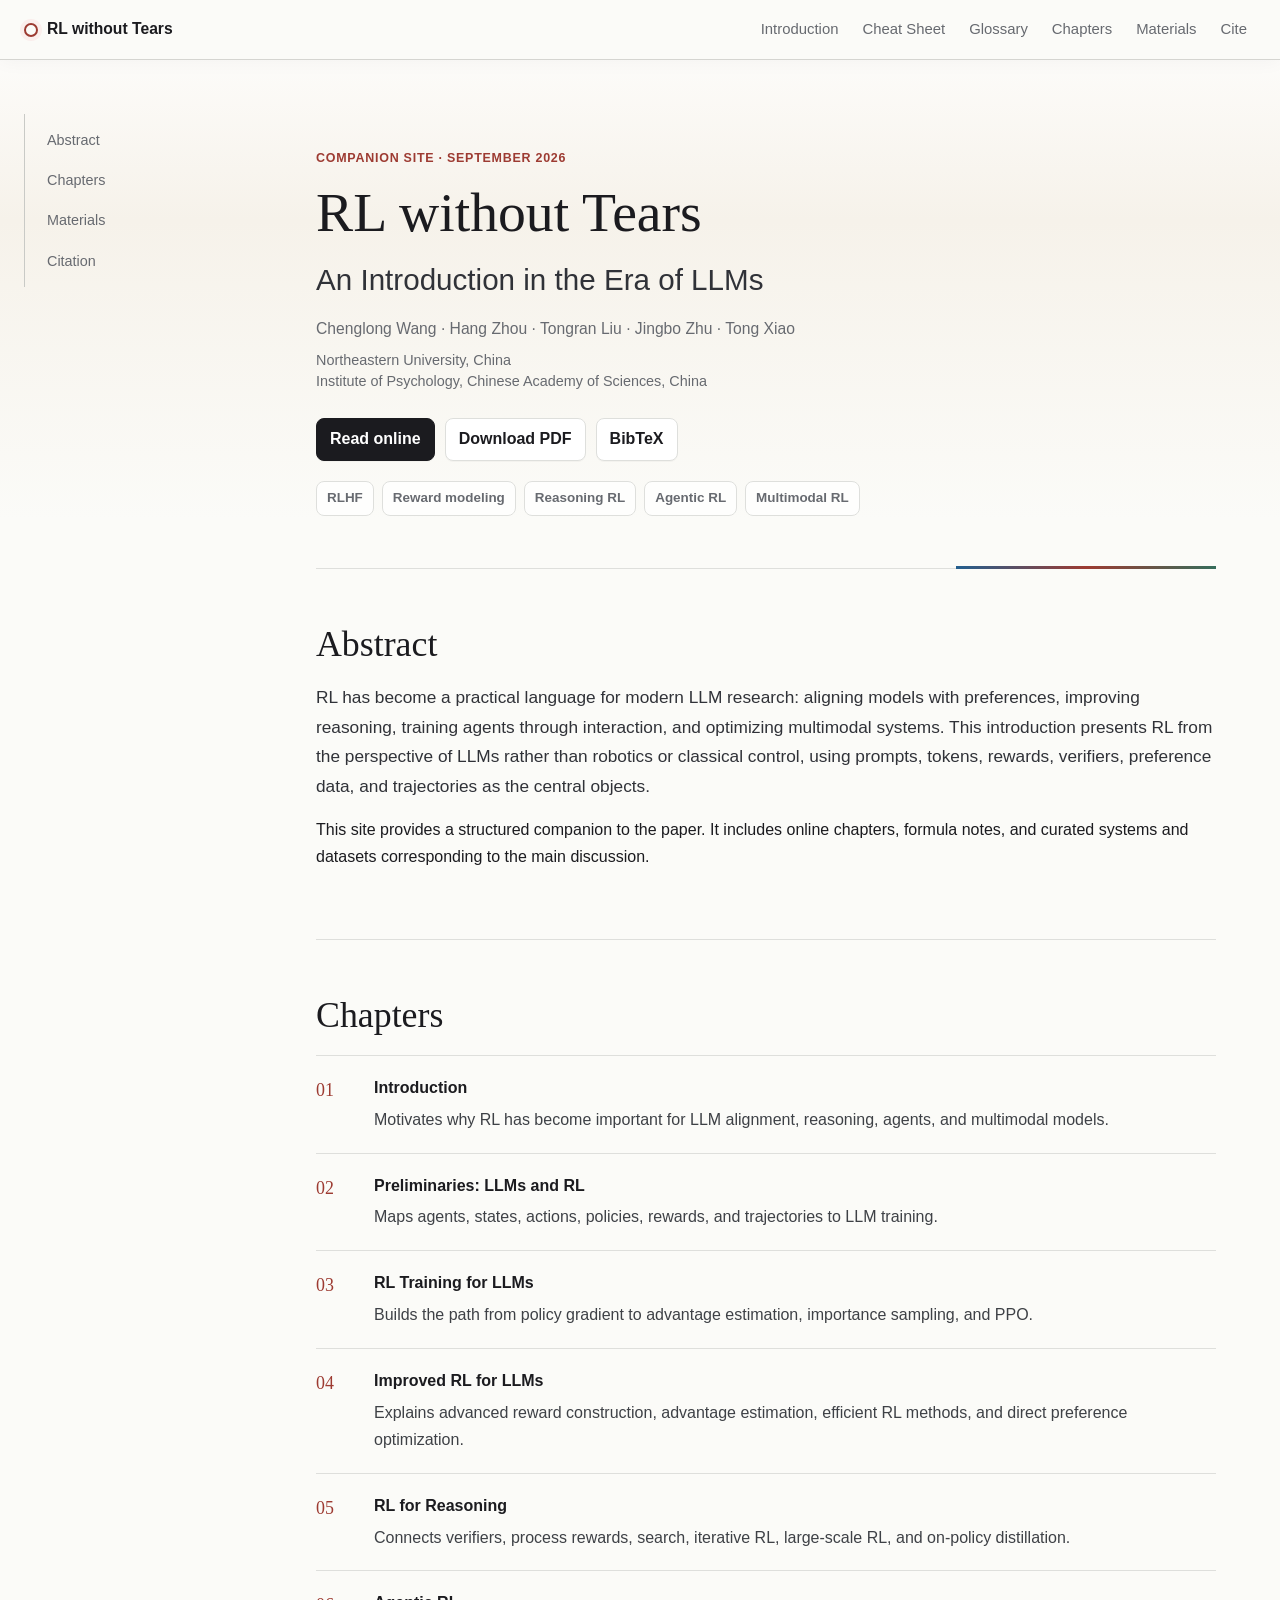
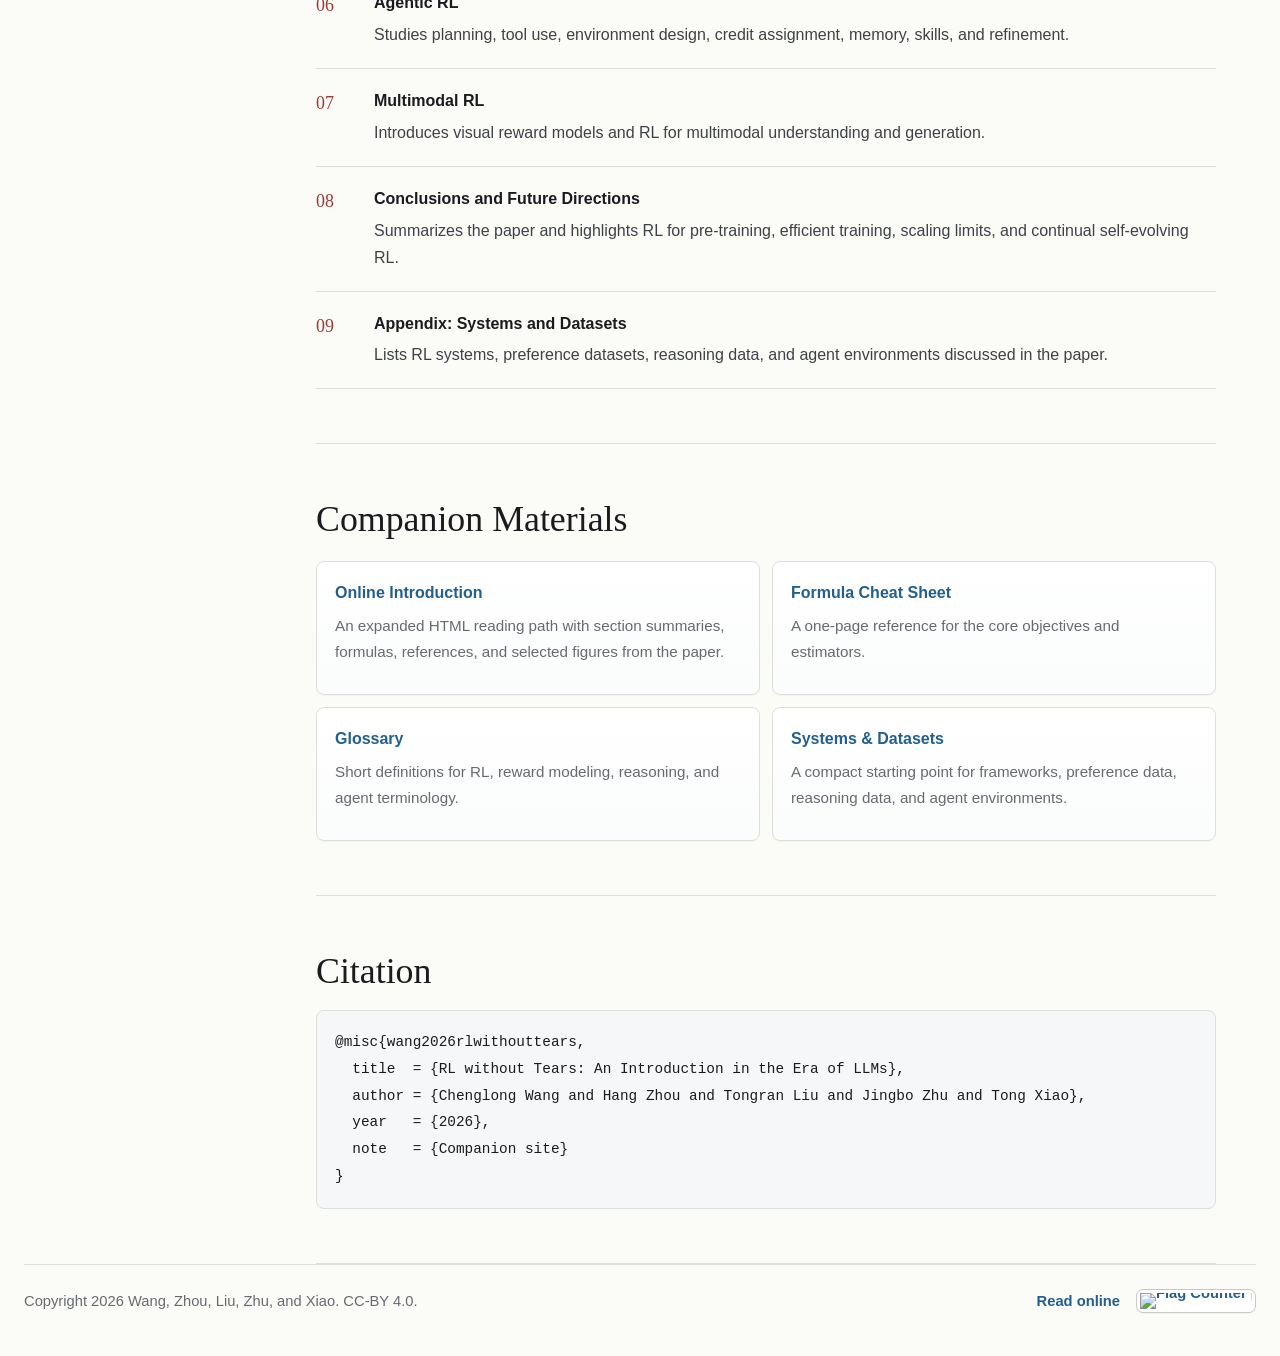
==== index.html @ d35b3d2b "update." ====
<!doctype html>
<html lang="en">
  <head>
    <meta charset="utf-8">
    <meta name="viewport" content="width=device-width, initial-scale=1">
    <meta
      name="description"
      content="RL without Tears: an introduction to RL in the era of LLMs."
    >
    <title>RL without Tears</title>
    <link rel="icon" type="image/png" sizes="32x32" href="assets/favicon/favicon-32.png">
    <link rel="apple-touch-icon" sizes="180x180" href="assets/favicon/apple-touch-icon.png">
    <link rel="stylesheet" href="styles.css">
  </head>
  <body>
    <header class="topbar">
      <a class="brand" href="index.html">RL without Tears</a>
      <nav class="topnav" aria-label="Primary navigation">
        <a href="reader.html">Introduction</a>
        <a href="cheatsheet.html">Cheat Sheet</a>
        <a href="glossary.html">Glossary</a>
        <a href="#chapters">Chapters</a>
        <a href="#materials">Materials</a>
        <a href="#cite">Cite</a>
      </nav>
    </header>

    <main class="layout">
      <aside class="sidebar" aria-label="Page navigation">
        <nav>
          <a href="#abstract">Abstract</a>
          <a href="#chapters">Chapters</a>
          <a href="#materials">Materials</a>
          <a href="#cite">Citation</a>
        </nav>
      </aside>

      <article class="content">
        <section class="book-hero">
          <p class="kicker">Companion site &middot; September 2026</p>
          <h1>RL without Tears</h1>
          <p class="subtitle">An Introduction in the Era of LLMs</p>
          <p class="authors">Chenglong Wang &middot; Hang Zhou &middot; Tongran Liu &middot; Jingbo Zhu &middot; Tong Xiao</p>
          <div class="affiliations" aria-label="Author affiliations">
            <div>Northeastern University, China</div>
            <div>Institute of Psychology, Chinese Academy of Sciences, China</div>
          </div>
          <div class="action-row" aria-label="Main links">
            <a href="reader.html">Read online</a>
            <a href="assets/rl-without-tears.pdf">Download PDF</a>
            <a href="#cite">BibTeX</a>
          </div>
          <div class="topic-pills" aria-label="Covered topics">
            <span>RLHF</span>
            <span>Reward modeling</span>
            <span>Reasoning RL</span>
            <span>Agentic RL</span>
            <span>Multimodal RL</span>
          </div>
        </section>

        <section class="block" id="abstract">
          <h2>Abstract</h2>
          <p class="lead">
            RL has become a practical language for modern LLM research: aligning models with
            preferences, improving reasoning, training agents through interaction, and optimizing multimodal
            systems. This introduction presents RL from the perspective of LLMs rather than robotics or classical
            control, using prompts, tokens, rewards, verifiers, preference data, and trajectories as the central
            objects.
          </p>
          <p>
            This site provides a structured companion to the paper. It includes online chapters, formula notes, and
            curated systems and datasets corresponding to the main discussion.
          </p>
        </section>

        <section class="block" id="chapters">
          <h2>Chapters</h2>
          <ol class="chapter-list">
            <li>
              <a href="reader.html#introduction">Introduction</a>
              <p>Motivates why RL has become important for LLM alignment, reasoning, agents, and multimodal models.</p>
            </li>
            <li>
              <a href="reader.html#preliminaries">Preliminaries: LLMs and RL</a>
              <p>Maps agents, states, actions, policies, rewards, and trajectories to LLM training.</p>
            </li>
            <li>
              <a href="reader.html#rl-training">RL Training for LLMs</a>
              <p>Builds the path from policy gradient to advantage estimation, importance sampling, and PPO.</p>
            </li>
            <li>
              <a href="reader.html#improved-rl">Improved RL for LLMs</a>
              <p>Explains advanced reward construction, advantage estimation, efficient RL methods, and direct preference optimization.</p>
            </li>
            <li>
              <a href="reader.html#reasoning">RL for Reasoning</a>
              <p>Connects verifiers, process rewards, search, iterative RL, large-scale RL, and on-policy distillation.</p>
            </li>
            <li>
              <a href="reader.html#agents">Agentic RL</a>
              <p>Studies planning, tool use, environment design, credit assignment, memory, skills, and refinement.</p>
            </li>
            <li>
              <a href="reader.html#multimodal">Multimodal RL</a>
              <p>Introduces visual reward models and RL for multimodal understanding and generation.</p>
            </li>
            <li>
              <a href="reader.html#conclusion">Conclusions and Future Directions</a>
              <p>Summarizes the paper and highlights RL for pre-training, efficient training, scaling limits, and continual self-evolving RL.</p>
            </li>
            <li id="chapters-appendix">
              <a href="reader.html#systems">Appendix: Systems and Datasets</a>
              <p>Lists RL systems, preference datasets, reasoning data, and agent environments discussed in the paper.</p>
            </li>
          </ol>
        </section>

        <section class="block" id="materials">
          <h2>Companion Materials</h2>
          <div class="material-grid">
            <a class="material" href="reader.html">
              <span>Online Introduction</span>
              <p>An expanded HTML reading path with section summaries, formulas, references, and selected figures from the paper.</p>
            </a>
            <a class="material" href="cheatsheet.html">
              <span>Formula Cheat Sheet</span>
              <p>A one-page reference for the core objectives and estimators.</p>
            </a>
            <a class="material" href="glossary.html">
              <span>Glossary</span>
              <p>Short definitions for RL, reward modeling, reasoning, and agent terminology.</p>
            </a>
            <a class="material" href="reader.html#systems">
              <span>Systems & Datasets</span>
              <p>A compact starting point for frameworks, preference data, reasoning data, and agent environments.</p>
            </a>
          </div>
        </section>

        <section class="block" id="cite">
          <h2>Citation</h2>
          <pre><code>@misc{wang2026rlwithouttears,
  title  = {RL without Tears: An Introduction in the Era of LLMs},
  author = {Chenglong Wang and Hang Zhou and Tongran Liu and Jingbo Zhu and Tong Xiao},
  year   = {2026},
  note   = {Companion site}
}</code></pre>
        </section>
      </article>
    </main>

    <footer class="footer">
      <span class="footer-copy">Copyright 2026 Wang, Zhou, Liu, Zhu, and Xiao. CC-BY 4.0.</span>
      <span class="footer-actions">
        <a href="reader.html">Read online</a>
        <a class="flag-counter" href="https://info.flagcounter.com/RLWT" target="_blank" rel="noopener" aria-label="View site traffic on Flag Counter">
          <img src="https://s11.flagcounter.com/mini/RLWT/bg_FFFFFF/txt_43536B/border_CCCCCC/flags_0/" alt="Flag Counter pageviews">
        </a>
      </span>
    </footer>
  </body>
</html>
---- styles.css ----
:root {
  --bg: #fbfbf8;
  --bg-warm: #f6f2ea;
  --panel: #ffffff;
  --text: #1b1b1f;
  --muted: #676a70;
  --faint: #8c9097;
  --line: #dedfdc;
  --line-strong: #c9cac6;
  --soft: #f3f5f4;
  --link: #225f8f;
  --link-soft: #edf5fb;
  --accent: #9d3b32;
  --accent-soft: #fbefed;
  --green: #356d5b;
  --green-soft: #edf6f2;
  --gold: #8a6422;
  --gold-soft: #faf4e5;
  --shadow: 0 18px 50px rgba(31, 34, 37, 0.07);
  --shadow-sm: 0 8px 26px rgba(31, 34, 37, 0.06);
}

* {
  box-sizing: border-box;
}

html {
  scroll-behavior: smooth;
}

body {
  margin: 0;
  color: var(--text);
  background:
    linear-gradient(180deg, #ffffff 0, var(--bg-warm) 220px, var(--bg) 520px),
    var(--bg);
  font-family: -apple-system, BlinkMacSystemFont, "Segoe UI", Helvetica, Arial, sans-serif;
  font-size: 16px;
  line-height: 1.68;
}

a {
  color: var(--link);
  text-decoration: none;
  text-underline-offset: 3px;
}

a:hover {
  text-decoration: underline;
}

.citation {
  display: inline-block;
  margin-left: 2px;
  color: var(--link);
  font-size: 0.82em;
  font-weight: 760;
  line-height: 1;
  vertical-align: 0.18em;
}

.citation + .citation {
  margin-left: 1px;
}

.citation:hover {
  color: var(--accent);
  text-decoration: none;
}

.topbar {
  position: sticky;
  top: 0;
  z-index: 20;
  display: flex;
  align-items: center;
  justify-content: space-between;
  gap: 24px;
  min-height: 60px;
  padding: 10px max(24px, calc((100vw - 1240px) / 2));
  background: rgba(251, 251, 248, 0.9);
  border-bottom: 1px solid rgba(201, 202, 198, 0.76);
  box-shadow: 0 1px 18px rgba(31, 34, 37, 0.045);
  backdrop-filter: blur(14px);
}

.brand {
  display: inline-flex;
  align-items: center;
  gap: 9px;
  color: var(--text);
  font-size: 0.98rem;
  font-weight: 780;
  letter-spacing: 0;
}

.brand::before {
  width: 10px;
  height: 10px;
  border: 2px solid var(--accent);
  box-shadow: 0 0 0 4px var(--accent-soft);
  border-radius: 50%;
  content: "";
}

.topnav {
  display: flex;
  gap: 6px;
  overflow-x: auto;
  color: var(--muted);
  font-size: 0.93rem;
  white-space: nowrap;
}

.topnav a {
  padding: 6px 9px;
  color: var(--muted);
  border-radius: 7px;
}

.topnav a:hover {
  color: var(--text);
  background: rgba(34, 95, 143, 0.08);
  text-decoration: none;
}

.layout {
  display: grid;
  grid-template-columns: 228px minmax(0, 900px);
  gap: 64px;
  width: min(1240px, calc(100% - 48px));
  margin: 0 auto;
}

.sidebar {
  position: sticky;
  top: 80px;
  align-self: start;
  max-height: calc(100vh - 98px);
  padding: 34px 0;
  overflow-y: auto;
  color: var(--muted);
  font-size: 0.9rem;
}

.sidebar nav {
  display: grid;
  gap: 4px;
  padding: 8px 0 8px 14px;
  border-left: 1px solid var(--line-strong);
}

.sidebar a,
.sidebar summary {
  display: block;
  padding: 6px 8px;
  color: var(--muted);
  border-radius: 7px;
}

.chapter-nav details {
  margin: 0;
}

.chapter-nav summary {
  display: flex;
  align-items: center;
  gap: 5px;
  cursor: pointer;
  list-style: none;
}

.chapter-nav summary::-webkit-details-marker {
  display: none;
}

.chapter-nav summary::before {
  width: 0;
  height: 0;
  border-top: 4px solid transparent;
  border-bottom: 4px solid transparent;
  border-left: 5px solid #9ca0a5;
  content: "";
  transition: transform 160ms ease;
}

.chapter-nav details[open] summary::before {
  transform: rotate(90deg);
}

.chapter-nav summary a {
  flex: 1;
  min-width: 0;
  padding: 0;
  color: #42464c;
  font-weight: 720;
}

.chapter-nav summary:hover {
  color: var(--text);
  background: rgba(34, 95, 143, 0.07);
}

.chapter-nav summary:hover a {
  color: var(--text);
  text-decoration: none;
}

.sidebar a.nav-section {
  margin-top: 8px;
  color: #42464c;
  font-weight: 720;
}

.sidebar a.nav-section:first-child {
  margin-top: 0;
}

.sidebar a.nav-sub {
  position: relative;
  margin: 1px 0 1px 15px;
  padding: 4px 8px 4px 11px;
  color: #73777d;
  font-size: 0.82rem;
  line-height: 1.35;
}

.sidebar a:hover {
  color: var(--text);
  background: rgba(34, 95, 143, 0.07);
  text-decoration: none;
}

.content {
  min-width: 0;
}

.book-hero,
.reader-title {
  position: relative;
  padding: 88px 0 52px;
  border-bottom: 1px solid var(--line);
}

.book-hero::after,
.reader-title::after {
  position: absolute;
  right: 0;
  bottom: -1px;
  width: min(260px, 48%);
  height: 3px;
  background: linear-gradient(90deg, var(--link), var(--accent), var(--green));
  content: "";
}

.kicker {
  margin: 0 0 13px;
  color: var(--accent);
  font-size: 0.78rem;
  font-weight: 780;
  letter-spacing: 0.06em;
  text-transform: uppercase;
}

h1,
h2,
h3,
p,
li,
td,
th {
  overflow-wrap: anywhere;
}

h1 {
  max-width: 920px;
  margin: 0;
  font-family: Georgia, "Times New Roman", serif;
  font-size: clamp(2.35rem, 4.35vw, 4.35rem);
  font-weight: 520;
  line-height: 1.08;
  letter-spacing: 0;
}

.subtitle {
  max-width: 760px;
  margin: 18px 0 0;
  color: #303238;
  font-size: clamp(1.3rem, 2.35vw, 1.85rem);
  line-height: 1.35;
}

.authors {
  margin: 16px 0 0;
  color: var(--muted);
  font-size: 0.98rem;
}

.affiliations {
  margin: 8px 0 0;
  color: #676a70;
  font-size: 0.9rem;
  line-height: 1.45;
}

.action-row {
  display: flex;
  flex-wrap: wrap;
  gap: 10px;
  margin-top: 26px;
}

.action-row a {
  display: inline-flex;
  align-items: center;
  min-height: 40px;
  padding: 7px 13px;
  color: var(--text);
  background: var(--panel);
  border: 1px solid var(--line);
  border-radius: 8px;
  font-weight: 700;
  box-shadow: 0 1px 0 rgba(31, 34, 37, 0.03);
}

.action-row a:first-child {
  color: #ffffff;
  background: var(--text);
  border-color: var(--text);
}

.action-row a:hover {
  border-color: #b8bab8;
  box-shadow: var(--shadow-sm);
  transform: translateY(-1px);
  text-decoration: none;
}

.topic-pills {
  display: flex;
  flex-wrap: wrap;
  gap: 8px;
  margin-top: 20px;
}

.topic-pills span {
  padding: 5px 10px;
  color: var(--muted);
  background: rgba(255, 255, 255, 0.72);
  border: 1px solid var(--line);
  border-radius: 8px;
  font-size: 0.84rem;
  font-weight: 650;
}

.block,
.chapter {
  padding: 54px 0;
  border-bottom: 1px solid var(--line);
}

.block {
  scroll-margin-top: 82px;
}

h2 {
  margin: 0 0 18px;
  font-family: Georgia, "Times New Roman", serif;
  font-size: clamp(1.65rem, 2.8vw, 2.35rem);
  font-weight: 520;
  line-height: 1.18;
  letter-spacing: 0;
}

h3 {
  margin: 34px 0 11px;
  color: #25272b;
  font-size: 1.04rem;
  line-height: 1.35;
}

p {
  margin: 0 0 15px;
}

.lead {
  color: #303238;
  font-size: 1.08rem;
  line-height: 1.72;
}

.chapter-list {
  margin: 8px 0 0;
  padding: 0;
  list-style: none;
  counter-reset: chapters;
  border-top: 1px solid var(--line);
}

.chapter-list li {
  position: relative;
  scroll-margin-top: 90px;
  padding: 19px 0 19px 58px;
  border-bottom: 1px solid var(--line);
  counter-increment: chapters;
  transition: background 160ms ease;
}

.chapter-list li:hover {
  background: rgba(255, 255, 255, 0.48);
}

.chapter-list li::before {
  position: absolute;
  left: 0;
  top: 19px;
  width: 38px;
  color: var(--accent);
  content: counter(chapters, decimal-leading-zero);
  font-family: Georgia, "Times New Roman", serif;
  font-size: 1.12rem;
  font-variant-numeric: tabular-nums;
}

.chapter-list a {
  color: var(--text);
  font-weight: 760;
}

.chapter-list a:hover {
  color: var(--link);
}

.chapter-list p {
  margin: 5px 0 0;
  color: #3e4146;
}

.material-grid {
  display: grid;
  grid-template-columns: repeat(2, minmax(0, 1fr));
  gap: 12px;
  margin-top: 20px;
}

.material {
  display: block;
  min-height: 134px;
  padding: 18px;
  color: var(--text);
  background: linear-gradient(180deg, #ffffff, #fbfcfc);
  border: 1px solid var(--line);
  border-radius: 8px;
  box-shadow: 0 1px 0 rgba(31, 34, 37, 0.035);
  transition: border-color 160ms ease, box-shadow 160ms ease, transform 160ms ease;
}

.material:hover {
  border-color: #c3c5c2;
  box-shadow: var(--shadow-sm);
  transform: translateY(-2px);
  text-decoration: none;
}

.material span {
  color: var(--link);
  font-weight: 780;
}

.material p {
  margin: 7px 0 0;
  color: var(--muted);
  font-size: 0.95rem;
}

table {
  width: 100%;
  margin: 18px 0 28px;
  border-collapse: separate;
  border-spacing: 0;
  overflow: hidden;
  background: var(--panel);
  border: 1px solid var(--line-strong);
  border-radius: 8px;
  box-shadow: 0 1px 0 rgba(31, 34, 37, 0.03);
}

th,
td {
  padding: 13px 15px;
  text-align: left;
  vertical-align: top;
  border-bottom: 1px solid var(--line);
}

tr:last-child td {
  border-bottom: 0;
}

th {
  color: var(--text);
  background: #f0f2f1;
  font-size: 0.88rem;
  letter-spacing: 0;
}

td {
  color: #34363a;
}

tbody tr:nth-child(even) td {
  background: #fcfcfb;
}

tbody tr:hover td {
  background: #f7faf9;
}

pre {
  overflow-x: auto;
  margin: 0;
  padding: 18px;
  background: #f6f7f8;
  border: 1px solid var(--line);
  border-radius: 8px;
}

code {
  font-family: "SFMono-Regular", Consolas, "Liberation Mono", monospace;
  font-size: 0.9rem;
}

.reader-content {
  max-width: 840px;
}

.reader-title > p:not(.kicker) {
  max-width: 740px;
  color: #34363a;
  font-size: 1.04rem;
}

.reader-title h1 {
  max-width: 760px;
  font-size: clamp(2.15rem, 3.7vw, 3.65rem);
  line-height: 1.1;
}

.lesson-map {
  display: grid;
  grid-template-columns: repeat(2, minmax(0, 1fr));
  gap: 10px;
  margin-top: 26px;
}

.lesson-map a {
  display: block;
  padding: 11px 13px;
  color: #2d3136;
  background: rgba(255, 255, 255, 0.78);
  border: 1px solid var(--line-strong);
  border-radius: 8px;
  font-size: 0.92rem;
  font-weight: 700;
  transition: border-color 160ms ease, color 160ms ease, transform 160ms ease;
}

.lesson-map a:hover {
  color: var(--link);
  border-color: #c3c7c9;
  transform: translateY(-1px);
  text-decoration: none;
}

.chapter {
  scroll-margin-top: 82px;
}

.chapter h3 {
  scroll-margin-top: 82px;
}

.chapter h4 {
  margin: 28px 0 10px;
  color: #34363a;
  font-size: 1rem;
  line-height: 1.35;
}

.lesson-card,
.callout,
.recap-card {
  margin: 22px 0 26px;
  padding: 18px 20px;
  background: #ffffff;
  border: 1px solid var(--line-strong);
  border-radius: 8px;
  box-shadow: var(--shadow-sm);
}

.lesson-card {
  background: linear-gradient(180deg, #ffffff, var(--green-soft));
  border-left: 4px solid var(--green);
}

.lesson-card h3,
.recap-card h3 {
  margin-top: 0;
}

.lesson-card ul {
  margin: 0;
  padding-left: 20px;
}

.lesson-card li + li {
  margin-top: 6px;
}

.callout {
  color: #31343a;
  background: var(--link-soft);
  border-color: #cfe2ee;
  border-left: 4px solid var(--link);
}

.callout.warning {
  background: var(--accent-soft);
  border-color: #ecd0cb;
  border-left-color: var(--accent);
}

.callout strong {
  color: var(--text);
}

.quote-block {
  margin: 26px 0 34px;
  padding: 0;
}

.quote-block blockquote {
  margin: 0;
  padding: 3px 0 3px 24px;
  color: #22252a;
  background: transparent;
  border: 0;
  border-left: 3px solid var(--gold);
  border-radius: 0;
  box-shadow: none;
  font-family: Georgia, "Times New Roman", serif;
  font-size: 1.2rem;
  line-height: 1.55;
}

.quote-block figcaption {
  margin-top: 10px;
  padding-left: 24px;
  color: var(--muted);
  font-size: 0.92rem;
  text-align: right;
}

.recap-card {
  background: linear-gradient(180deg, #ffffff, var(--gold-soft));
  border-left: 4px solid var(--accent);
}

.recap-card p:last-child,
.callout p:last-child {
  margin-bottom: 0;
}

.step-flow {
  display: grid;
  grid-template-columns: repeat(4, minmax(0, 1fr));
  gap: 10px;
  margin: 22px 0 30px;
}

.step-flow div {
  min-height: 132px;
  padding: 14px;
  background: linear-gradient(180deg, #ffffff, #fbfcfc);
  border: 1px solid var(--line-strong);
  border-radius: 8px;
  box-shadow: 0 1px 0 rgba(31, 34, 37, 0.03);
}

.step-flow span {
  display: inline-grid;
  place-items: center;
  min-width: 26px;
  height: 26px;
  padding: 0 6px;
  margin-bottom: 10px;
  color: #ffffff;
  background: var(--text);
  border-radius: 50%;
  font-size: 0.82rem;
  font-weight: 800;
  font-variant-numeric: tabular-nums;
}

.step-flow strong {
  display: block;
  margin-bottom: 5px;
  color: var(--text);
}

.step-flow p {
  margin: 0;
  color: var(--muted);
  font-size: 0.9rem;
  line-height: 1.48;
}

.stage-list,
.revision-flow {
  display: grid;
  gap: 12px;
  margin: 22px 0 30px;
}

.stage-list {
  grid-template-columns: repeat(3, minmax(0, 1fr));
}

.stage-list div {
  padding: 16px 17px;
  background: #ffffff;
  border: 1px solid var(--line-strong);
  border-top: 3px solid var(--green);
  border-radius: 8px;
}

.stage-list strong,
.revision-flow strong {
  display: block;
  margin-bottom: 5px;
  color: var(--text);
}

.stage-list p,
.revision-flow p {
  margin: 0;
  color: var(--muted);
  font-size: 0.9rem;
  line-height: 1.5;
}

.stage-list span {
  display: block;
  margin-bottom: 8px;
  color: var(--green);
  font-size: 0.75rem;
  font-weight: 780;
  letter-spacing: 0.06em;
  text-transform: uppercase;
}

.cycle-flow div {
  background: linear-gradient(180deg, #ffffff, var(--green-soft));
  border-color: #cbded6;
}

.cycle-flow span {
  background: var(--green);
}

.revision-flow {
  grid-template-columns: repeat(5, minmax(0, 1fr));
  counter-reset: revision;
}

.revision-flow div {
  position: relative;
  padding: 15px 14px 16px;
  background: linear-gradient(180deg, #ffffff, #fbfaf6);
  border: 1px solid var(--line-strong);
  border-radius: 8px;
  counter-increment: revision;
}

.revision-flow div::before {
  display: inline-grid;
  place-items: center;
  width: 24px;
  height: 24px;
  margin-bottom: 10px;
  color: #ffffff;
  background: var(--gold);
  border-radius: 6px;
  content: counter(revision);
  font-size: 0.78rem;
  font-weight: 800;
}

.concept-table {
  margin: 22px 0 28px;
  font-size: 0.95rem;
}

.concept-table.compact th,
.concept-table.compact td {
  padding-top: 10px;
  padding-bottom: 10px;
}

.concept-table td:first-child {
  color: var(--text);
  font-weight: 740;
}

.rl-mapping-table {
  table-layout: fixed;
}

.rl-mapping-table .rl-element-col {
  width: 23%;
}

.rl-mapping-table .rl-interpretation-col {
  width: 77%;
}

.rl-mapping-table th,
.rl-mapping-table td {
  vertical-align: top;
}

.table-scroll {
  width: 100%;
  margin: 18px 0 30px;
  overflow-x: visible;
}

.resource-table {
  table-layout: fixed;
  min-width: 0;
  margin: 0;
  font-size: 0.76rem;
  line-height: 1.36;
}

.resource-table th,
.resource-table td {
  padding: 7px 8px;
  overflow-wrap: anywhere;
}

.resource-table th {
  padding-right: 10px;
  padding-left: 10px;
}

.resource-table td:first-child {
  color: var(--text);
  font-weight: 740;
  overflow-wrap: normal;
}

.systems-table th:nth-child(n+2):nth-child(-n+5),
.systems-table td:nth-child(n+2):nth-child(-n+5) {
  width: 5%;
  text-align: center;
  white-space: nowrap;
}

.datasets-table th:nth-child(n+2):nth-child(-n+4),
.datasets-table td:nth-child(n+2):nth-child(-n+4) {
  width: 8%;
  text-align: center;
  white-space: nowrap;
}

.systems-table th:first-child,
.systems-table td:first-child {
  width: 13%;
}

.datasets-table th:first-child,
.datasets-table td:first-child {
  width: 22%;
}

.datasets-table th:nth-child(5),
.datasets-table td:nth-child(5) {
  width: 10%;
  white-space: nowrap;
}

.datasets-table th:nth-child(6),
.datasets-table td:nth-child(6),
.datasets-table th:nth-child(7),
.datasets-table td:nth-child(7) {
  width: 12%;
}

.systems-table th:last-child,
.systems-table td:last-child,
.datasets-table th:last-child,
.datasets-table td:last-child {
  width: 20%;
  min-width: 0;
}

.systems-table th:last-child,
.systems-table td:last-child {
  width: 47%;
  min-width: 0;
}

.rl-mapping-table th:first-child,
.rl-mapping-table td:first-child {
  white-space: nowrap;
}

.rl-mapping-table td:nth-child(2) {
  color: #22252a;
  font-size: 0.95rem;
  white-space: normal;
  overflow-wrap: anywhere;
  word-break: normal;
}

.cheat-item,
.glossary-group {
  padding: 42px 0;
  border-bottom: 1px solid var(--line);
  scroll-margin-top: 82px;
}

.cheat-item h2,
.glossary-group h2 {
  margin-bottom: 14px;
}

.chapter-number {
  margin: 0 0 9px;
  color: var(--accent);
  font-size: 0.78rem;
  font-weight: 780;
  letter-spacing: 0.06em;
  text-transform: uppercase;
}

.equation {
  position: relative;
  overflow-x: auto;
  margin: 22px 0 23px;
  padding: 18px 22px 18px 26px;
  color: #17181c;
  background:
    linear-gradient(90deg, rgba(34, 95, 143, 0.08), rgba(34, 95, 143, 0) 120px),
    linear-gradient(180deg, #ffffff, #fafafa);
  border: 1px solid #d8d9d5;
  border-left: 3px solid var(--link);
  border-radius: 8px;
  box-shadow: 0 1px 0 rgba(31, 34, 37, 0.03);
  font-size: 1.03rem;
  line-height: 1.55;
  text-align: center;
  -webkit-overflow-scrolling: touch;
  scrollbar-width: thin;
}

.equation::before {
  position: absolute;
  top: 0;
  bottom: 0;
  left: 0;
  width: 3px;
  background: linear-gradient(180deg, var(--link), var(--accent));
  content: "";
}

.equation .katex-display {
  margin: 0;
}

.equation .katex {
  font-size: 1.08em;
  line-height: 1.4;
}

.equation .katex-html {
  min-width: max-content;
}

.equation sub,
.equation sup {
  line-height: 0;
}

.derivation {
  margin: 22px 0 27px;
  padding: 18px 20px 20px;
  overflow-x: auto;
  background:
    linear-gradient(90deg, rgba(138, 100, 34, 0.08), rgba(138, 100, 34, 0) 140px),
    #ffffff;
  border: 1px solid var(--line-strong);
  border-left: 4px solid var(--gold);
  border-radius: 8px;
  box-shadow: 0 1px 0 rgba(31, 34, 37, 0.035);
  -webkit-overflow-scrolling: touch;
  scrollbar-width: thin;
}

.derivation-label {
  margin: 0 0 14px;
  color: var(--gold);
  font-size: 0.78rem;
  font-weight: 780;
  letter-spacing: 0.06em;
  text-transform: uppercase;
}

.derivation .equation {
  overflow-x: visible;
  margin: 0;
  padding: 9px 0;
  background: transparent;
  border: 0;
  border-radius: 0;
  box-shadow: none;
  font-size: 0.96rem;
  text-align: center;
}

.derivation .equation + .equation {
  margin-top: 7px;
  padding-top: 16px;
  border-top: 1px solid rgba(201, 202, 198, 0.72);
}

.derivation .equation::before {
  display: none;
}

.derivation p:not(.derivation-label) {
  margin: 14px 0 0;
  color: #3e4146;
  font-size: 0.94rem;
  line-height: 1.62;
}

.compact-derivation {
  margin-top: 18px;
}

.notation-note {
  margin: -8px 0 24px;
  color: var(--muted);
  font-size: 0.94rem;
  line-height: 1.62;
}

.paper-figure {
  margin: 26px 0 30px;
  overflow: hidden;
  border-radius: 8px;
}

.paper-figure img {
  display: block;
  width: 100%;
  height: auto;
  padding: 10px;
  background: #ffffff;
  border: 1px solid var(--line-strong);
  border-radius: 8px;
  box-shadow: var(--shadow-sm);
  transform-origin: center;
  transition: transform 220ms ease, box-shadow 220ms ease, border-color 220ms ease;
  will-change: transform;
}

.paper-figure:hover img {
  border-color: #b8c3c8;
  box-shadow: 0 18px 44px rgba(31, 34, 37, 0.13);
  transform: scale(1.018);
}

.paper-figure figcaption {
  max-width: 96%;
  margin-top: 10px;
  color: var(--muted);
  font-size: 0.92rem;
  line-height: 1.55;
}

.update-note {
  margin: 18px 0 0;
  padding-left: 14px;
  color: var(--muted);
  font-size: 0.94rem;
  line-height: 1.62;
  border-left: 3px solid var(--accent);
}

.note-list {
  display: grid;
  gap: 0;
  margin: 22px 0 0;
  padding: 0;
  color: #34363a;
  background: var(--panel);
  border: 1px solid var(--line-strong);
  border-radius: 8px;
  overflow: hidden;
}

.note-list div {
  padding: 12px 14px;
}

.note-list div:nth-child(odd) {
  background: #fafafa;
}

.note-list div + div {
  border-top: 1px solid var(--line);
}

.note-list strong {
  color: var(--text);
}

.glossary-list {
  display: grid;
  grid-template-columns: minmax(170px, 0.32fr) minmax(0, 1fr);
  margin: 18px 0 0;
  background: var(--panel);
  border: 1px solid var(--line-strong);
  border-radius: 8px;
  overflow: hidden;
  box-shadow: 0 1px 0 rgba(31, 34, 37, 0.03);
}

.glossary-list dt,
.glossary-list dd {
  margin: 0;
  padding: 15px 16px;
  border-bottom: 1px solid var(--line);
}

.glossary-list dt {
  color: var(--text);
  background: linear-gradient(180deg, #fbfbfa, #f6f7f6);
  border-right: 1px solid var(--line);
  font-weight: 760;
  line-height: 1.35;
}

.glossary-list dd {
  color: #34363a;
  line-height: 1.68;
  background: rgba(255, 255, 255, 0.72);
}

.math {
  color: #1f2933;
  font-family: Georgia, "Times New Roman", serif;
  font-style: italic;
  white-space: nowrap;
}

.reading-note {
  margin: 8px 0 0;
  color: var(--faint);
  font-size: 0.92rem;
  font-style: italic;
  line-height: 1.5;
}

.reading-note span:first-child {
  color: var(--gold);
  font-style: normal;
  font-weight: 780;
}

.reading-note .paper-title {
  color: #4c5057;
}

.reading-note a {
  font-style: normal;
  font-weight: 700;
}

.glossary-list dt:has(+ dd:hover),
.glossary-list dd:hover {
  background: #f7faf9;
}

.glossary-list dt:last-of-type,
.glossary-list dd:last-of-type {
  border-bottom: 0;
}

.reader-footer {
  display: flex;
  gap: 18px;
  padding: 32px 0 74px;
  font-weight: 700;
}

.references {
  padding-bottom: 22px;
}

.reference-list {
  margin: 18px 0 0;
  padding-left: 0;
  list-style: none;
  counter-reset: refs;
  border-top: 1px solid var(--line);
}

.reference-list li {
  position: relative;
  padding: 14px 0 14px 46px;
  color: #34363a;
  border-bottom: 1px solid var(--line);
  counter-increment: refs;
  font-size: 0.94rem;
  line-height: 1.55;
}

.reference-list li::before {
  position: absolute;
  left: 0;
  top: 14px;
  width: 34px;
  color: var(--link);
  content: "[" counter(refs) "]";
  font-weight: 800;
  font-variant-numeric: tabular-nums;
}

.reference-list li:target {
  margin-left: -10px;
  padding-left: 56px;
  background: var(--gold-soft);
  border-radius: 8px;
  scroll-margin-top: 82px;
}

.footer {
  display: flex;
  align-items: center;
  flex-wrap: wrap;
  justify-content: space-between;
  gap: 16px 28px;
  width: min(1240px, calc(100% - 48px));
  margin: 0 auto;
  padding: 24px 0 42px;
  color: var(--muted);
  font-size: 0.92rem;
  border-top: 1px solid var(--line);
}

.footer-copy {
  min-width: min(100%, 360px);
}

.footer-actions {
  display: inline-flex;
  align-items: center;
  gap: 16px;
  margin-left: auto;
  white-space: nowrap;
}

.footer-actions > a {
  color: var(--link);
  font-weight: 700;
}

.flag-counter {
  display: inline-flex;
  align-items: center;
  padding: 3px;
  background: #ffffff;
  border: 1px solid var(--line-strong);
  border-radius: 7px;
  line-height: 0;
  box-shadow: 0 1px 0 rgba(31, 34, 37, 0.04);
}

.flag-counter:hover {
  border-color: #b8c3c8;
  box-shadow: var(--shadow-sm);
  transform: translateY(-1px);
  text-decoration: none;
}

.flag-counter img {
  display: block;
  width: 112px;
  height: auto;
}

@media (max-width: 940px) {
  .layout {
    display: block;
    width: min(860px, calc(100% - 44px));
  }

  .sidebar {
    position: static;
    max-height: none;
    padding: 18px 0 0;
    border-bottom: 1px solid var(--line);
  }

  .sidebar nav {
    display: flex;
    gap: 15px;
    overflow-x: auto;
    padding: 0 0 14px;
    border-left: 0;
    white-space: nowrap;
  }

  .book-hero,
  .reader-title {
    padding-top: 48px;
  }
}

@media (max-width: 640px) {
  body {
    font-size: 15.5px;
  }

  .topbar {
    align-items: flex-start;
    flex-direction: column;
    gap: 7px;
    padding-left: 22px;
    padding-right: 22px;
  }

  .topnav {
    width: 100%;
  }

  .layout,
  .footer {
    width: min(100% - 36px, 860px);
  }

  .book-hero,
  .reader-title {
    padding: 42px 0 34px;
  }

  .block,
  .chapter,
  .cheat-item,
  .glossary-group {
    padding: 38px 0;
  }

  .material-grid {
    grid-template-columns: 1fr;
  }

  .material {
    min-height: auto;
  }

  .lesson-map,
  .step-flow,
  .stage-list,
  .revision-flow {
    grid-template-columns: 1fr;
  }

  .step-flow div {
    min-height: auto;
  }

  table {
    display: block;
    overflow-x: auto;
    border-radius: 8px;
  }

  .resource-table {
    display: table;
    overflow-x: visible;
  }

  .paper-figure img {
    padding: 6px;
    border-radius: 8px;
  }

  .equation {
    margin-left: -4px;
    margin-right: -4px;
    padding: 15px 14px 15px 17px;
    font-size: 0.96rem;
    text-align: left;
  }

  .derivation {
    padding: 16px 15px 17px;
  }

  .derivation .equation {
    margin-left: 0;
    margin-right: 0;
    padding: 8px 0;
    font-size: 0.9rem;
    text-align: center;
  }

  .derivation .equation + .equation {
    padding-top: 14px;
  }

  .glossary-list {
    display: block;
  }

  .glossary-list dt {
    border-bottom: 0;
  }

  .glossary-list dd {
    padding-top: 0;
  }

  .footer {
    flex-direction: column;
    align-items: flex-start;
  }

  .footer-actions {
    margin-left: 0;
  }
}

@media (prefers-reduced-motion: reduce) {
  *,
  *::before,
  *::after {
    scroll-behavior: auto !important;
    transition-duration: 0.01ms !important;
    animation-duration: 0.01ms !important;
    animation-iteration-count: 1 !important;
  }
}
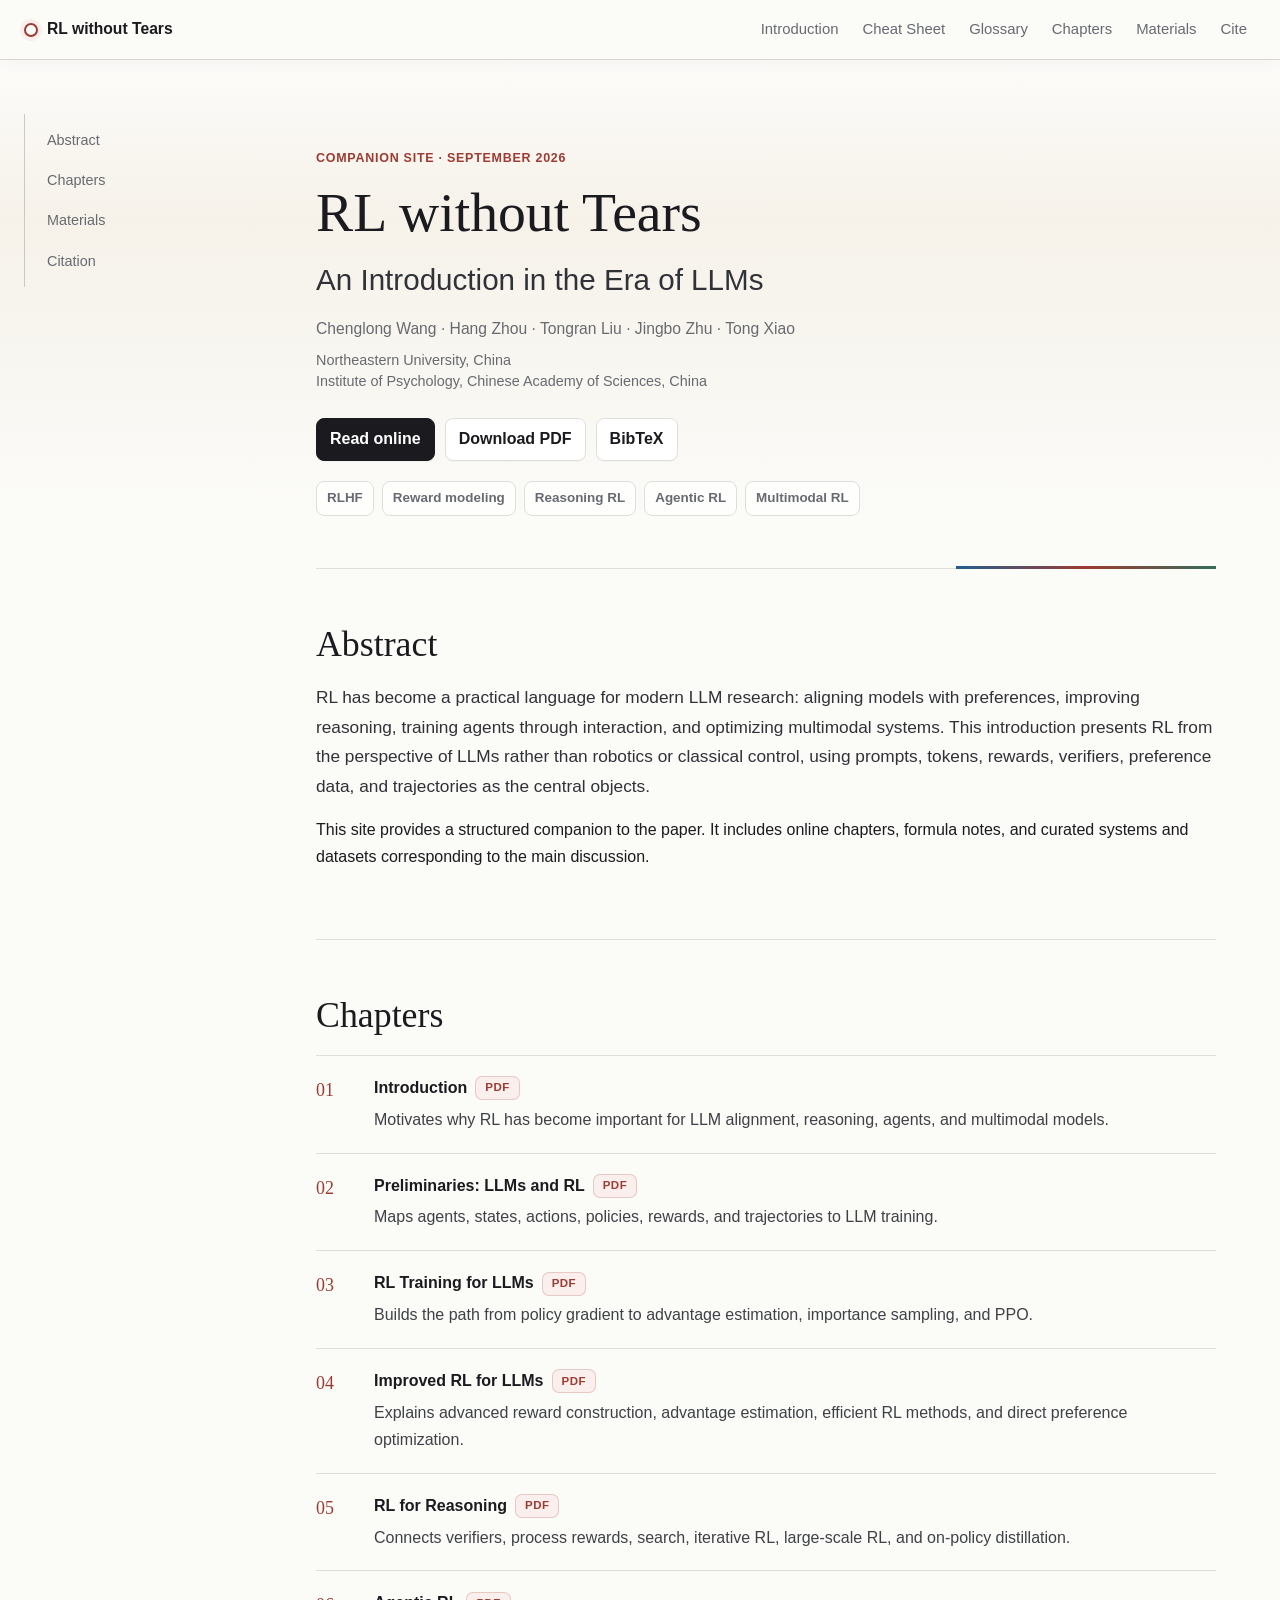
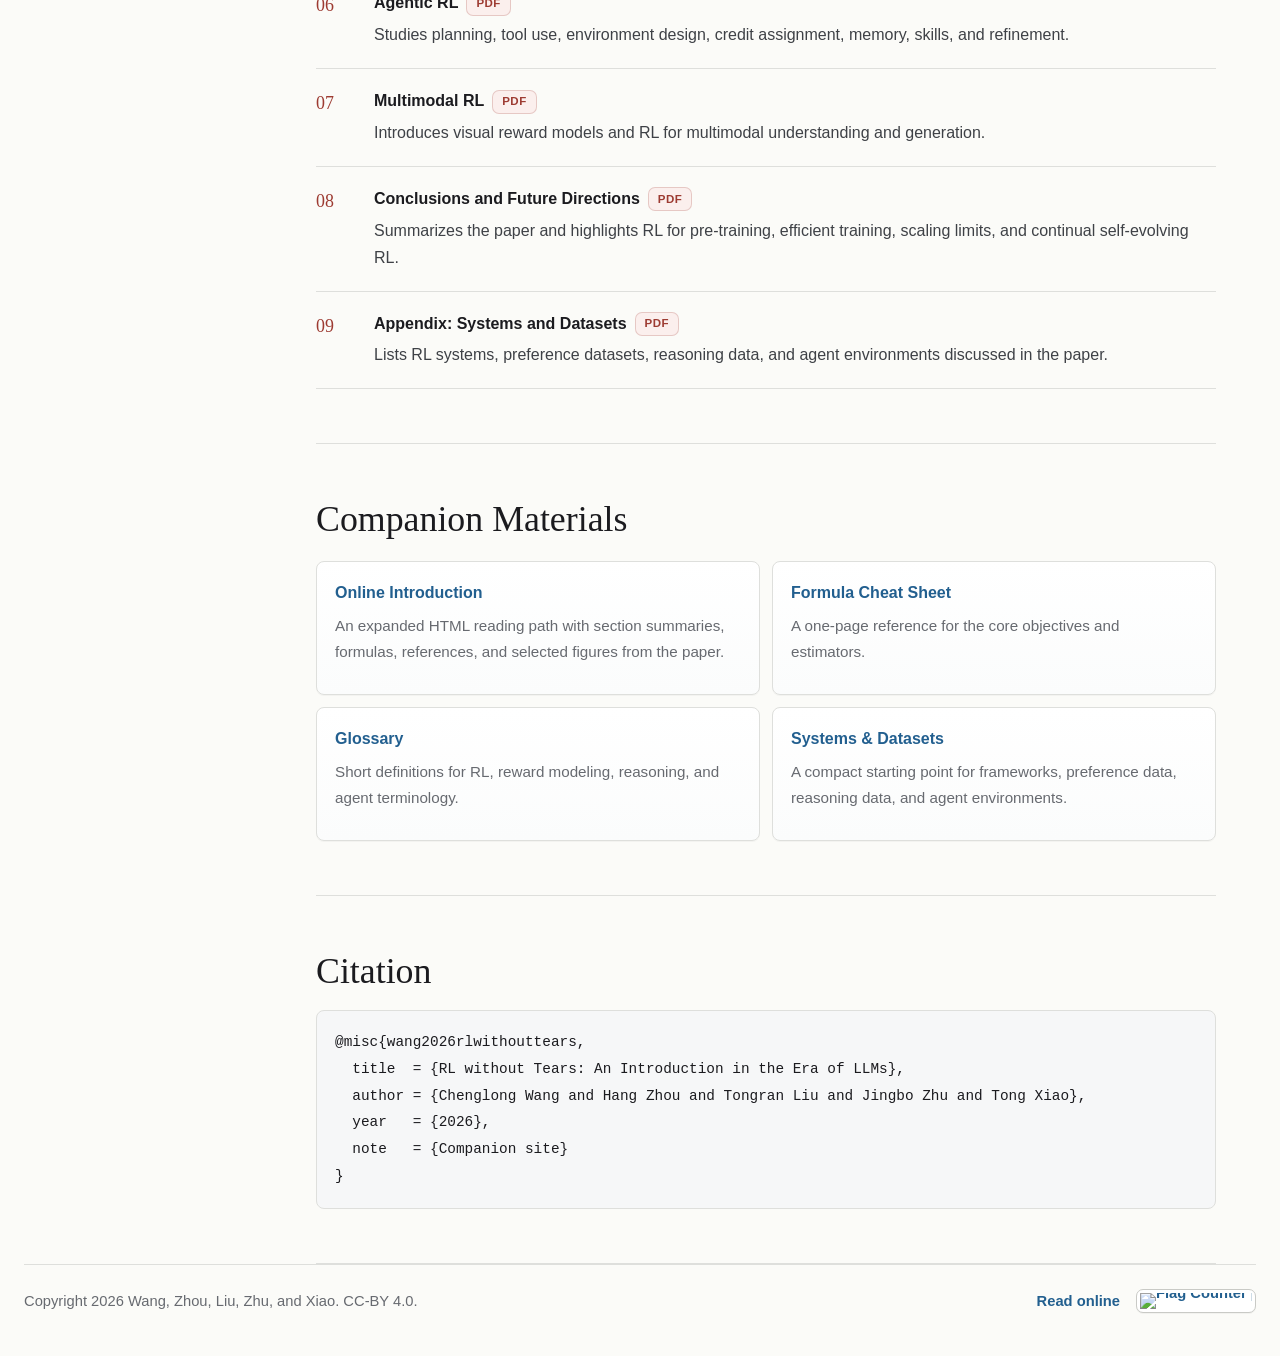
==== commit f1ea0863: "update." ====
--- a/index.html
+++ b/index.html
@@ -78,39 +78,66 @@
           <h2>Chapters</h2>
           <ol class="chapter-list">
             <li>
-              <a href="reader.html#introduction">Introduction</a>
+              <div class="chapter-title-row">
+                <a href="reader.html#introduction">Introduction</a>
+                <a class="chapter-pdf" href="assets/chapters/chapter-01-introduction.pdf" aria-label="Download Chapter 1 PDF">PDF</a>
+              </div>
               <p>Motivates why RL has become important for LLM alignment, reasoning, agents, and multimodal models.</p>
             </li>
             <li>
-              <a href="reader.html#preliminaries">Preliminaries: LLMs and RL</a>
+              <div class="chapter-title-row">
+                <a href="reader.html#preliminaries">Preliminaries: LLMs and RL</a>
+                <a class="chapter-pdf" href="assets/chapters/chapter-02-preliminary.pdf" aria-label="Download Chapter 2 PDF">PDF</a>
+              </div>
               <p>Maps agents, states, actions, policies, rewards, and trajectories to LLM training.</p>
             </li>
             <li>
-              <a href="reader.html#rl-training">RL Training for LLMs</a>
+              <div class="chapter-title-row">
+                <a href="reader.html#rl-training">RL Training for LLMs</a>
+                <a class="chapter-pdf" href="assets/chapters/chapter-03-understanding-rl-in-llm-training.pdf" aria-label="Download Chapter 3 PDF">PDF</a>
+              </div>
               <p>Builds the path from policy gradient to advantage estimation, importance sampling, and PPO.</p>
             </li>
             <li>
-              <a href="reader.html#improved-rl">Improved RL for LLMs</a>
+              <div class="chapter-title-row">
+                <a href="reader.html#improved-rl">Improved RL for LLMs</a>
+                <a class="chapter-pdf" href="assets/chapters/chapter-04-improved-rl-for-llms.pdf" aria-label="Download Chapter 4 PDF">PDF</a>
+              </div>
               <p>Explains advanced reward construction, advantage estimation, efficient RL methods, and direct preference optimization.</p>
             </li>
             <li>
-              <a href="reader.html#reasoning">RL for Reasoning</a>
+              <div class="chapter-title-row">
+                <a href="reader.html#reasoning">RL for Reasoning</a>
+                <a class="chapter-pdf" href="assets/chapters/chapter-05-rl-for-llm-reasoning.pdf" aria-label="Download Chapter 5 PDF">PDF</a>
+              </div>
               <p>Connects verifiers, process rewards, search, iterative RL, large-scale RL, and on-policy distillation.</p>
             </li>
             <li>
-              <a href="reader.html#agents">Agentic RL</a>
+              <div class="chapter-title-row">
+                <a href="reader.html#agents">Agentic RL</a>
+                <a class="chapter-pdf" href="assets/chapters/chapter-06-agentic-rl.pdf" aria-label="Download Chapter 6 PDF">PDF</a>
+              </div>
               <p>Studies planning, tool use, environment design, credit assignment, memory, skills, and refinement.</p>
             </li>
             <li>
-              <a href="reader.html#multimodal">Multimodal RL</a>
+              <div class="chapter-title-row">
+                <a href="reader.html#multimodal">Multimodal RL</a>
+                <a class="chapter-pdf" href="assets/chapters/chapter-07-multimodal-rl.pdf" aria-label="Download Chapter 7 PDF">PDF</a>
+              </div>
               <p>Introduces visual reward models and RL for multimodal understanding and generation.</p>
             </li>
             <li>
-              <a href="reader.html#conclusion">Conclusions and Future Directions</a>
+              <div class="chapter-title-row">
+                <a href="reader.html#conclusion">Conclusions and Future Directions</a>
+                <a class="chapter-pdf" href="assets/chapters/chapter-08-conclusions-and-future-directions.pdf" aria-label="Download Chapter 8 PDF">PDF</a>
+              </div>
               <p>Summarizes the paper and highlights RL for pre-training, efficient training, scaling limits, and continual self-evolving RL.</p>
             </li>
             <li id="chapters-appendix">
-              <a href="reader.html#systems">Appendix: Systems and Datasets</a>
+              <div class="chapter-title-row">
+                <a href="reader.html#systems">Appendix: Systems and Datasets</a>
+                <a class="chapter-pdf" href="assets/chapters/appendix-datasets-and-systems.pdf" aria-label="Download Appendix PDF">PDF</a>
+              </div>
               <p>Lists RL systems, preference datasets, reasoning data, and agent environments discussed in the paper.</p>
             </li>
           </ol>
--- a/styles.css
+++ b/styles.css
@@ -431,6 +431,37 @@
   color: var(--link);
 }
 
+.chapter-title-row {
+  display: flex;
+  align-items: center;
+  flex-wrap: wrap;
+  gap: 8px;
+}
+
+.chapter-list .chapter-pdf {
+  display: inline-flex;
+  align-items: center;
+  justify-content: center;
+  min-width: 42px;
+  min-height: 24px;
+  padding: 3px 9px;
+  color: var(--accent);
+  background: var(--accent-soft);
+  border: 1px solid rgba(157, 59, 50, 0.22);
+  border-radius: 7px;
+  font-size: 0.72rem;
+  font-weight: 800;
+  line-height: 1;
+  letter-spacing: 0.04em;
+}
+
+.chapter-list .chapter-pdf:hover {
+  color: #ffffff;
+  background: var(--accent);
+  border-color: var(--accent);
+  text-decoration: none;
+}
+
 .chapter-list p {
   margin: 5px 0 0;
   color: #3e4146;
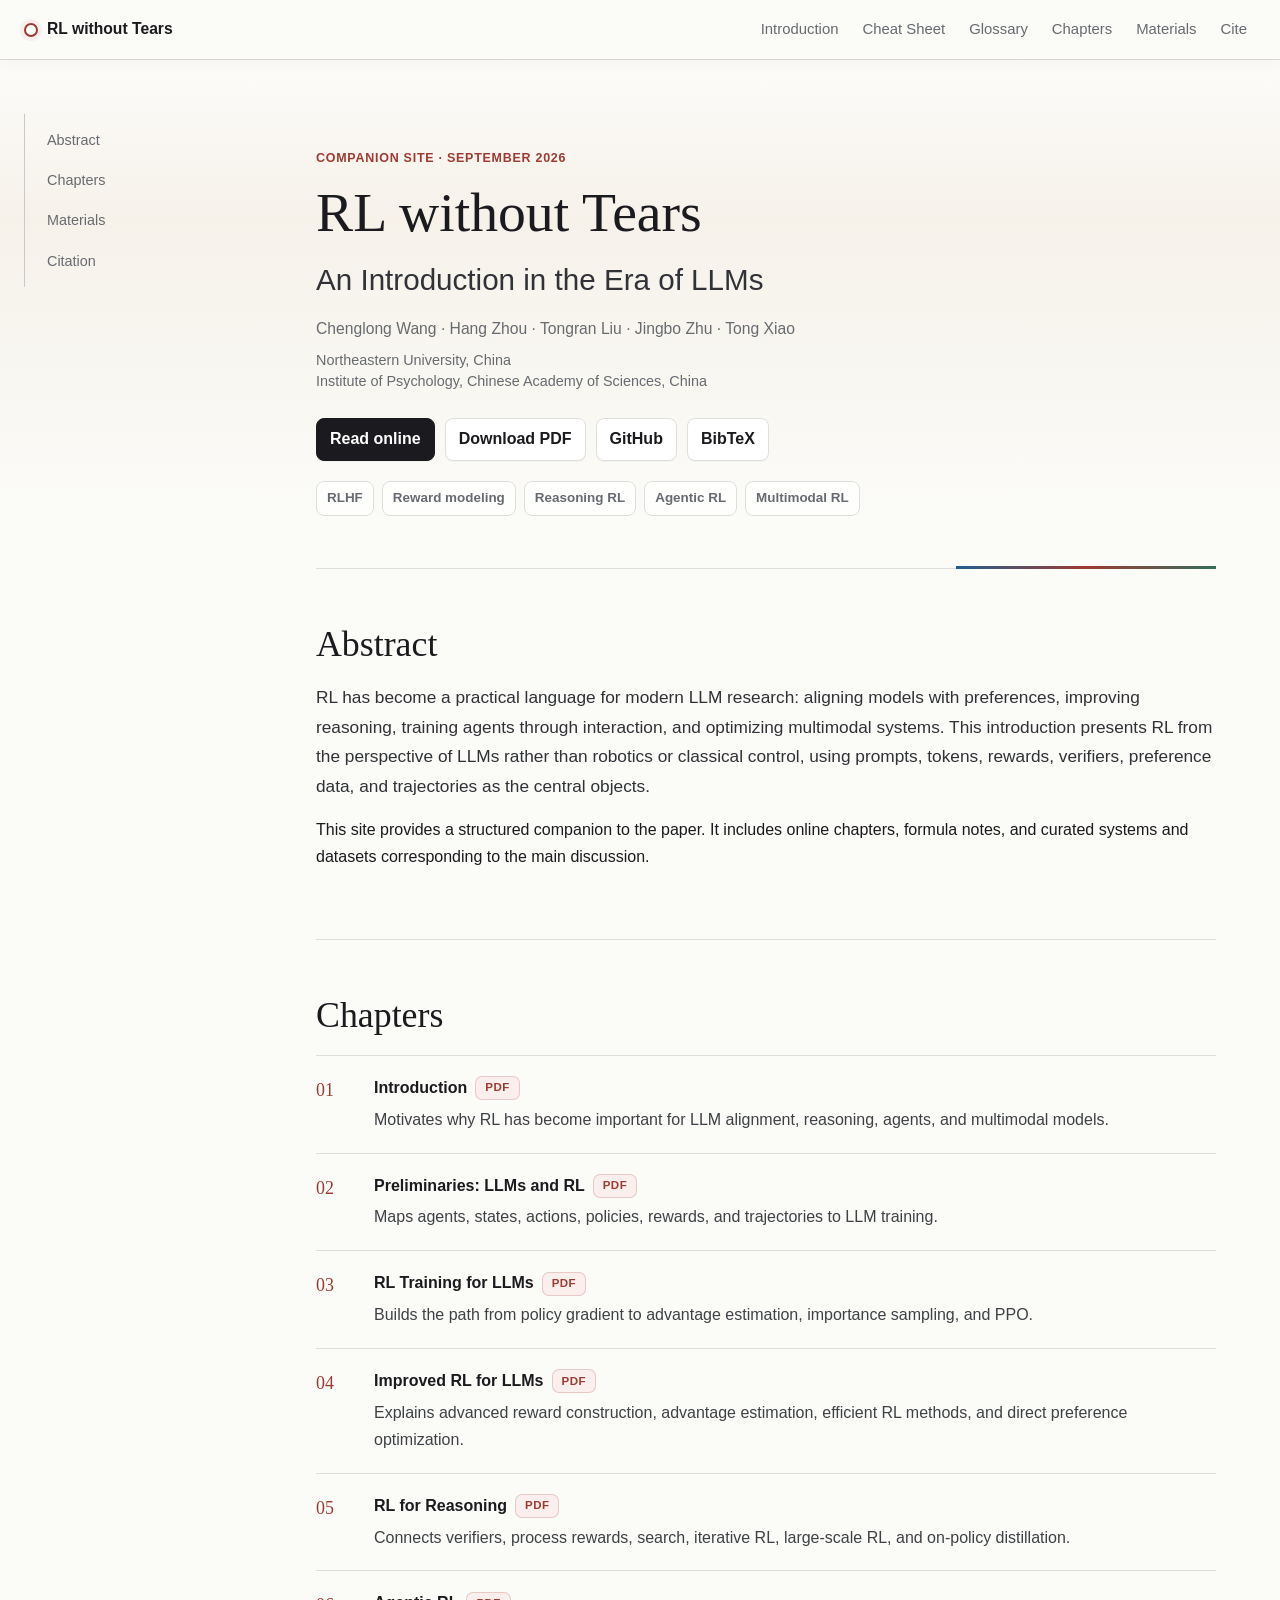
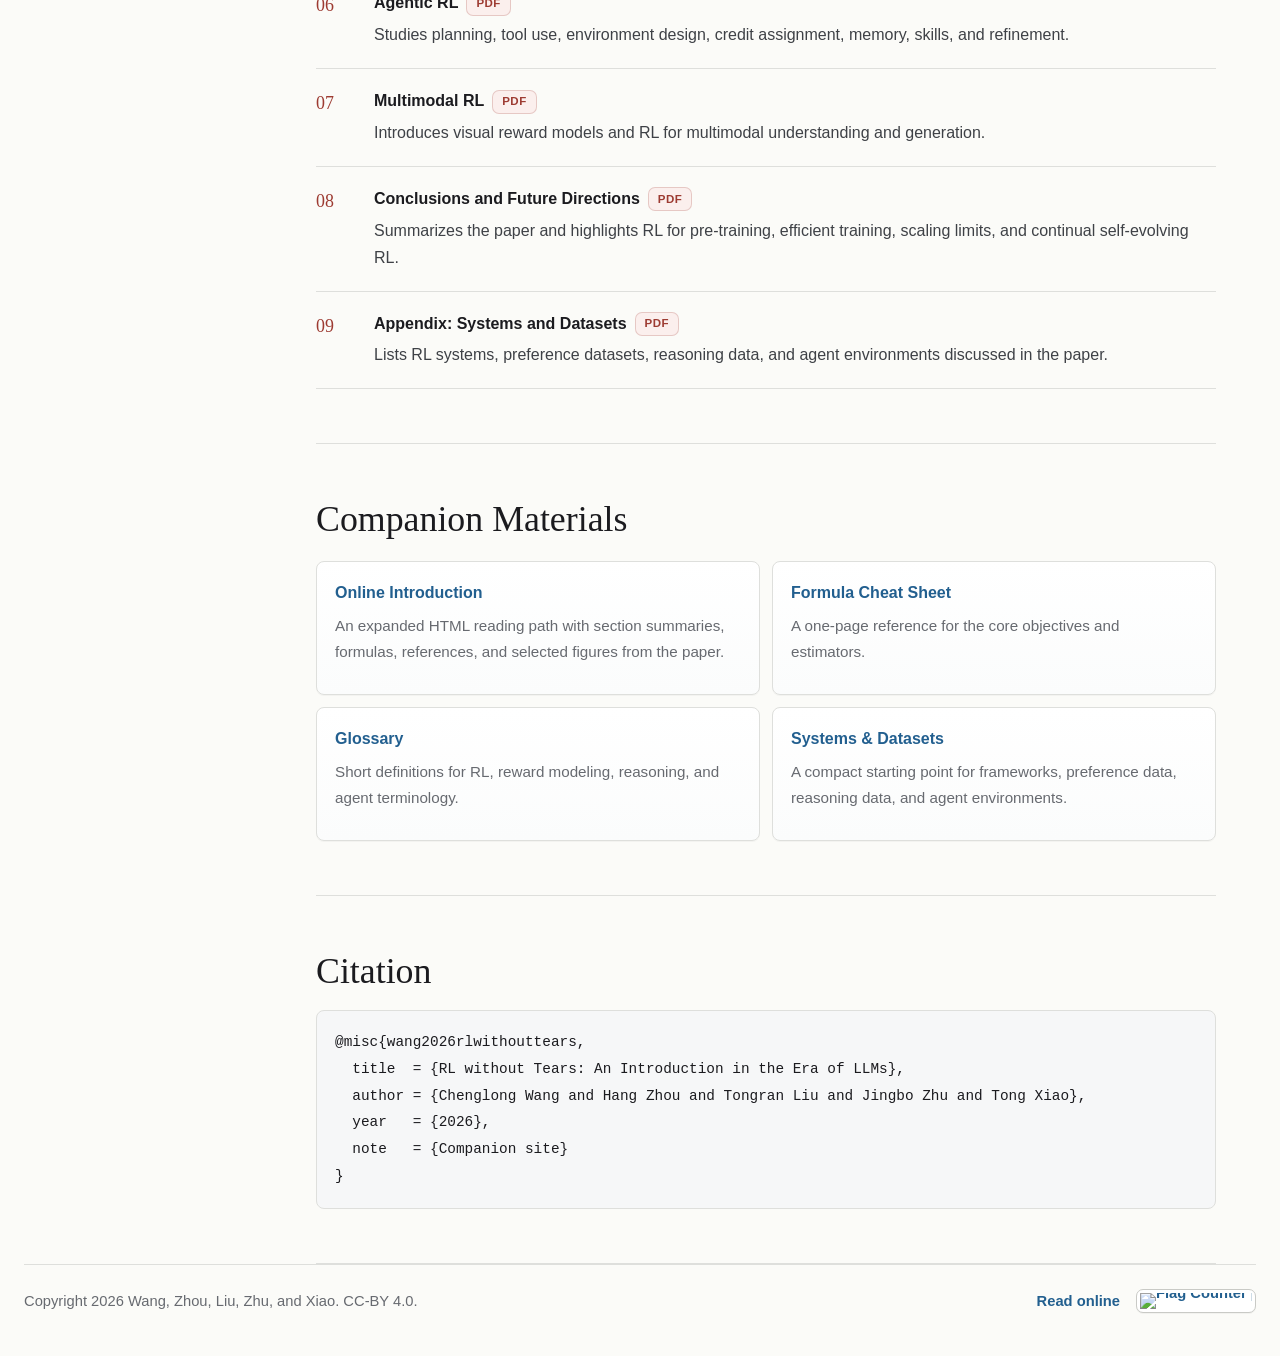
==== commit 10fd5a9c: "update." ====
--- a/index.html
+++ b/index.html
@@ -10,7 +10,7 @@
     <title>RL without Tears</title>
     <link rel="icon" type="image/png" sizes="32x32" href="assets/favicon/favicon-32.png">
     <link rel="apple-touch-icon" sizes="180x180" href="assets/favicon/apple-touch-icon.png">
-    <link rel="stylesheet" href="styles.css">
+    <link rel="stylesheet" href="styles.css?v=20260911">
   </head>
   <body>
     <header class="topbar">
@@ -48,6 +48,7 @@
           <div class="action-row" aria-label="Main links">
             <a href="reader.html">Read online</a>
             <a href="assets/rl-without-tears.pdf">Download PDF</a>
+            <a href="https://github.com/wangclnlp/RL-without-Tears" target="_blank" rel="noopener">GitHub</a>
             <a href="#cite">BibTeX</a>
           </div>
           <div class="topic-pills" aria-label="Covered topics">
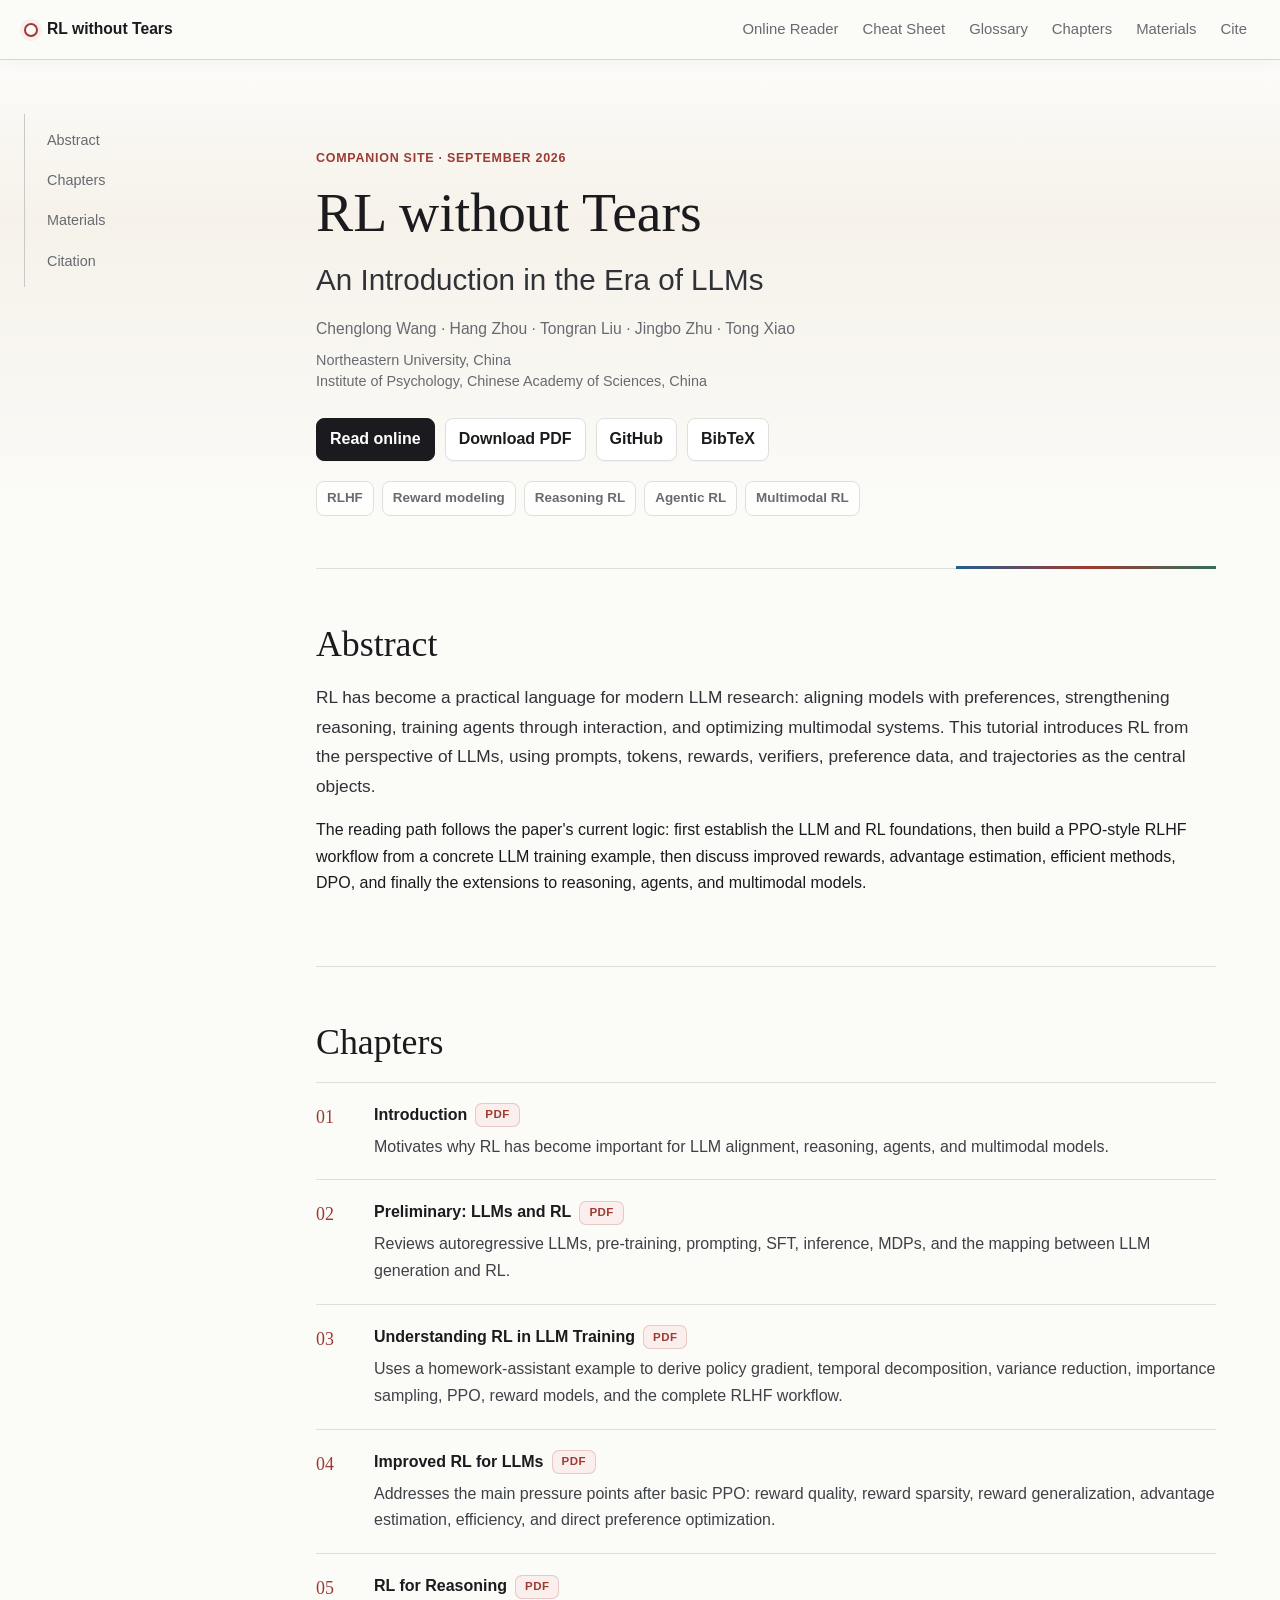
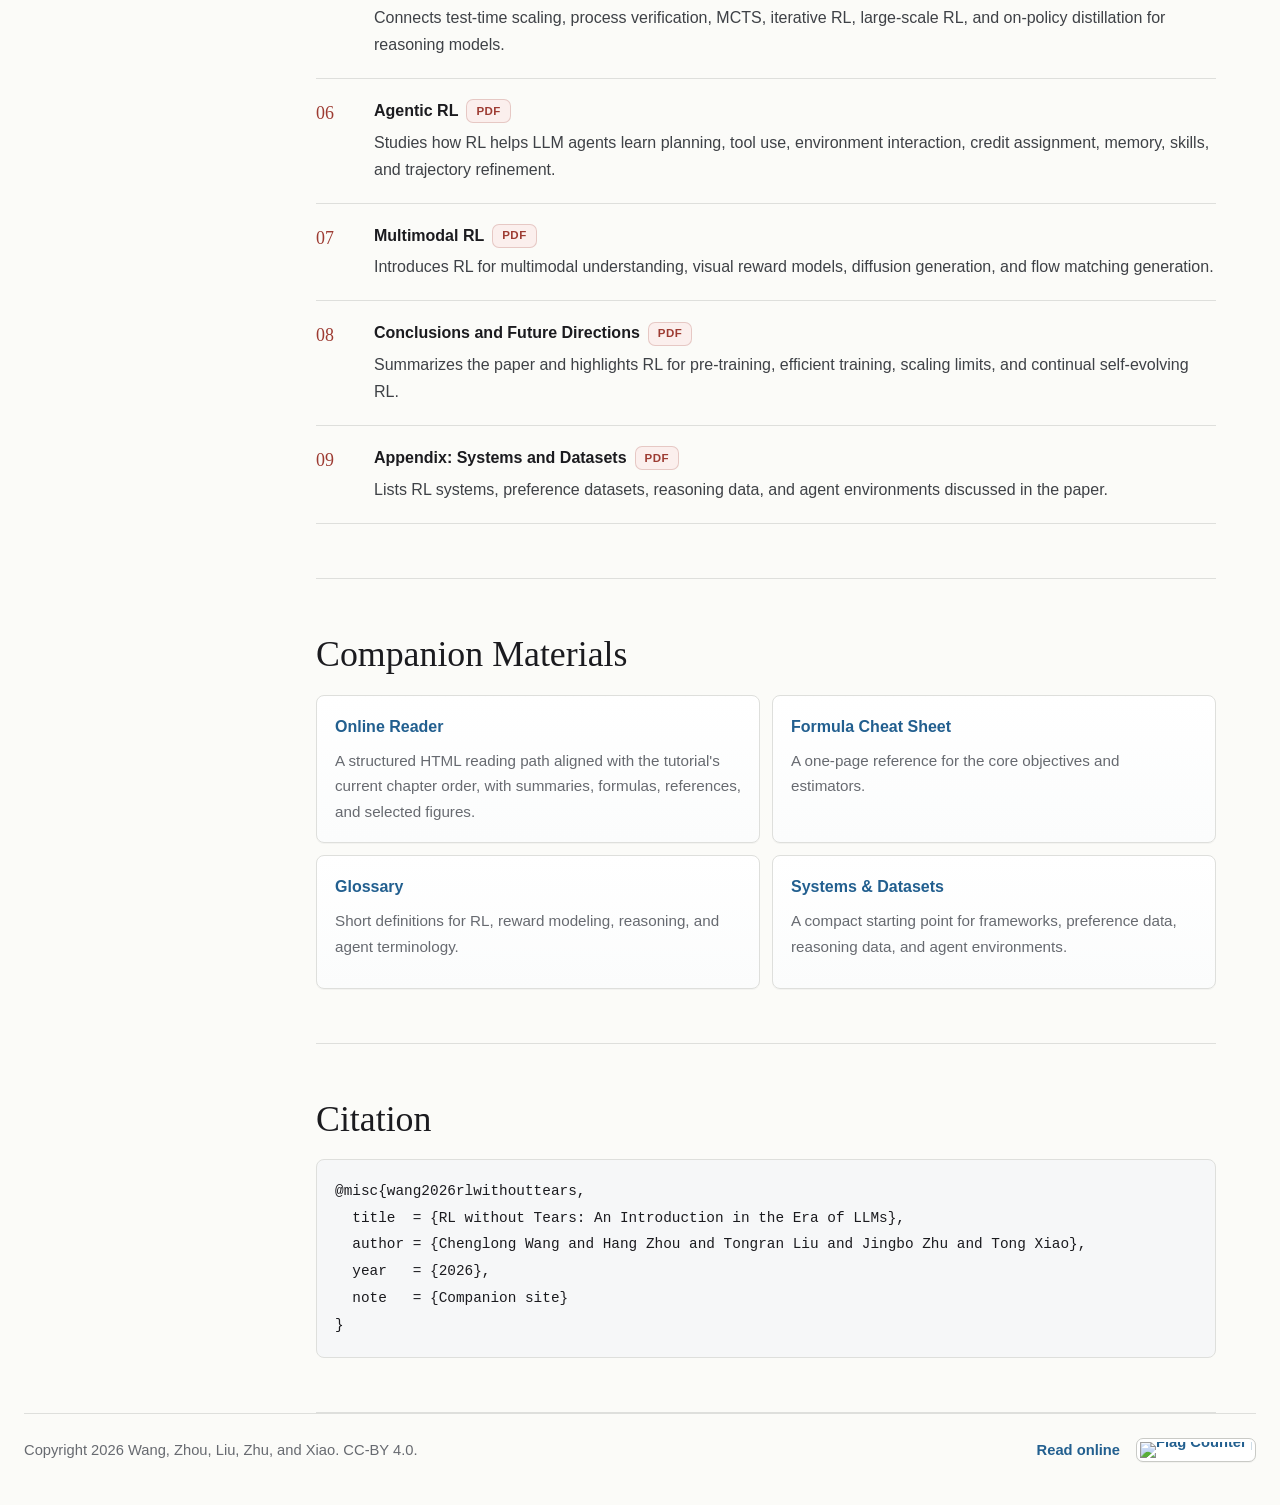
==== commit cc8bf1d8: "update." ====
--- a/index.html
+++ b/index.html
@@ -16,7 +16,7 @@
     <header class="topbar">
       <a class="brand" href="index.html">RL without Tears</a>
       <nav class="topnav" aria-label="Primary navigation">
-        <a href="reader.html">Introduction</a>
+        <a href="reader.html">Online Reader</a>
         <a href="cheatsheet.html">Cheat Sheet</a>
         <a href="glossary.html">Glossary</a>
         <a href="#chapters">Chapters</a>
@@ -63,15 +63,16 @@
         <section class="block" id="abstract">
           <h2>Abstract</h2>
           <p class="lead">
-            RL has become a practical language for modern LLM research: aligning models with
-            preferences, improving reasoning, training agents through interaction, and optimizing multimodal
-            systems. This introduction presents RL from the perspective of LLMs rather than robotics or classical
-            control, using prompts, tokens, rewards, verifiers, preference data, and trajectories as the central
-            objects.
+            RL has become a practical language for modern LLM research: aligning models with preferences,
+            strengthening reasoning, training agents through interaction, and optimizing multimodal systems. This
+            tutorial introduces RL from the perspective of LLMs, using prompts, tokens, rewards, verifiers,
+            preference data, and trajectories as the central objects.
           </p>
           <p>
-            This site provides a structured companion to the paper. It includes online chapters, formula notes, and
-            curated systems and datasets corresponding to the main discussion.
+            The reading path follows the paper's current logic: first establish the LLM and RL foundations, then
+            build a PPO-style RLHF workflow from a concrete LLM training example, then discuss improved rewards,
+            advantage estimation, efficient methods, DPO, and finally the extensions to reasoning, agents, and
+            multimodal models.
           </p>
         </section>
 
@@ -87,45 +88,45 @@
             </li>
             <li>
               <div class="chapter-title-row">
-                <a href="reader.html#preliminaries">Preliminaries: LLMs and RL</a>
+                <a href="reader.html#preliminaries">Preliminary: LLMs and RL</a>
                 <a class="chapter-pdf" href="assets/chapters/chapter-02-preliminary.pdf" aria-label="Download Chapter 2 PDF">PDF</a>
               </div>
-              <p>Maps agents, states, actions, policies, rewards, and trajectories to LLM training.</p>
+              <p>Reviews autoregressive LLMs, pre-training, prompting, SFT, inference, MDPs, and the mapping between LLM generation and RL.</p>
             </li>
             <li>
               <div class="chapter-title-row">
-                <a href="reader.html#rl-training">RL Training for LLMs</a>
+                <a href="reader.html#rl-training">Understanding RL in LLM Training</a>
                 <a class="chapter-pdf" href="assets/chapters/chapter-03-understanding-rl-in-llm-training.pdf" aria-label="Download Chapter 3 PDF">PDF</a>
               </div>
-              <p>Builds the path from policy gradient to advantage estimation, importance sampling, and PPO.</p>
+              <p>Uses a homework-assistant example to derive policy gradient, temporal decomposition, variance reduction, importance sampling, PPO, reward models, and the complete RLHF workflow.</p>
             </li>
             <li>
               <div class="chapter-title-row">
                 <a href="reader.html#improved-rl">Improved RL for LLMs</a>
                 <a class="chapter-pdf" href="assets/chapters/chapter-04-improved-rl-for-llms.pdf" aria-label="Download Chapter 4 PDF">PDF</a>
               </div>
-              <p>Explains advanced reward construction, advantage estimation, efficient RL methods, and direct preference optimization.</p>
+              <p>Addresses the main pressure points after basic PPO: reward quality, reward sparsity, reward generalization, advantage estimation, efficiency, and direct preference optimization.</p>
             </li>
             <li>
               <div class="chapter-title-row">
                 <a href="reader.html#reasoning">RL for Reasoning</a>
                 <a class="chapter-pdf" href="assets/chapters/chapter-05-rl-for-llm-reasoning.pdf" aria-label="Download Chapter 5 PDF">PDF</a>
               </div>
-              <p>Connects verifiers, process rewards, search, iterative RL, large-scale RL, and on-policy distillation.</p>
+              <p>Connects test-time scaling, process verification, MCTS, iterative RL, large-scale RL, and on-policy distillation for reasoning models.</p>
             </li>
             <li>
               <div class="chapter-title-row">
                 <a href="reader.html#agents">Agentic RL</a>
                 <a class="chapter-pdf" href="assets/chapters/chapter-06-agentic-rl.pdf" aria-label="Download Chapter 6 PDF">PDF</a>
               </div>
-              <p>Studies planning, tool use, environment design, credit assignment, memory, skills, and refinement.</p>
+              <p>Studies how RL helps LLM agents learn planning, tool use, environment interaction, credit assignment, memory, skills, and trajectory refinement.</p>
             </li>
             <li>
               <div class="chapter-title-row">
                 <a href="reader.html#multimodal">Multimodal RL</a>
                 <a class="chapter-pdf" href="assets/chapters/chapter-07-multimodal-rl.pdf" aria-label="Download Chapter 7 PDF">PDF</a>
               </div>
-              <p>Introduces visual reward models and RL for multimodal understanding and generation.</p>
+              <p>Introduces RL for multimodal understanding, visual reward models, diffusion generation, and flow matching generation.</p>
             </li>
             <li>
               <div class="chapter-title-row">
@@ -148,8 +149,8 @@
           <h2>Companion Materials</h2>
           <div class="material-grid">
             <a class="material" href="reader.html">
-              <span>Online Introduction</span>
-              <p>An expanded HTML reading path with section summaries, formulas, references, and selected figures from the paper.</p>
+              <span>Online Reader</span>
+              <p>A structured HTML reading path aligned with the tutorial's current chapter order, with summaries, formulas, references, and selected figures.</p>
             </a>
             <a class="material" href="cheatsheet.html">
               <span>Formula Cheat Sheet</span>
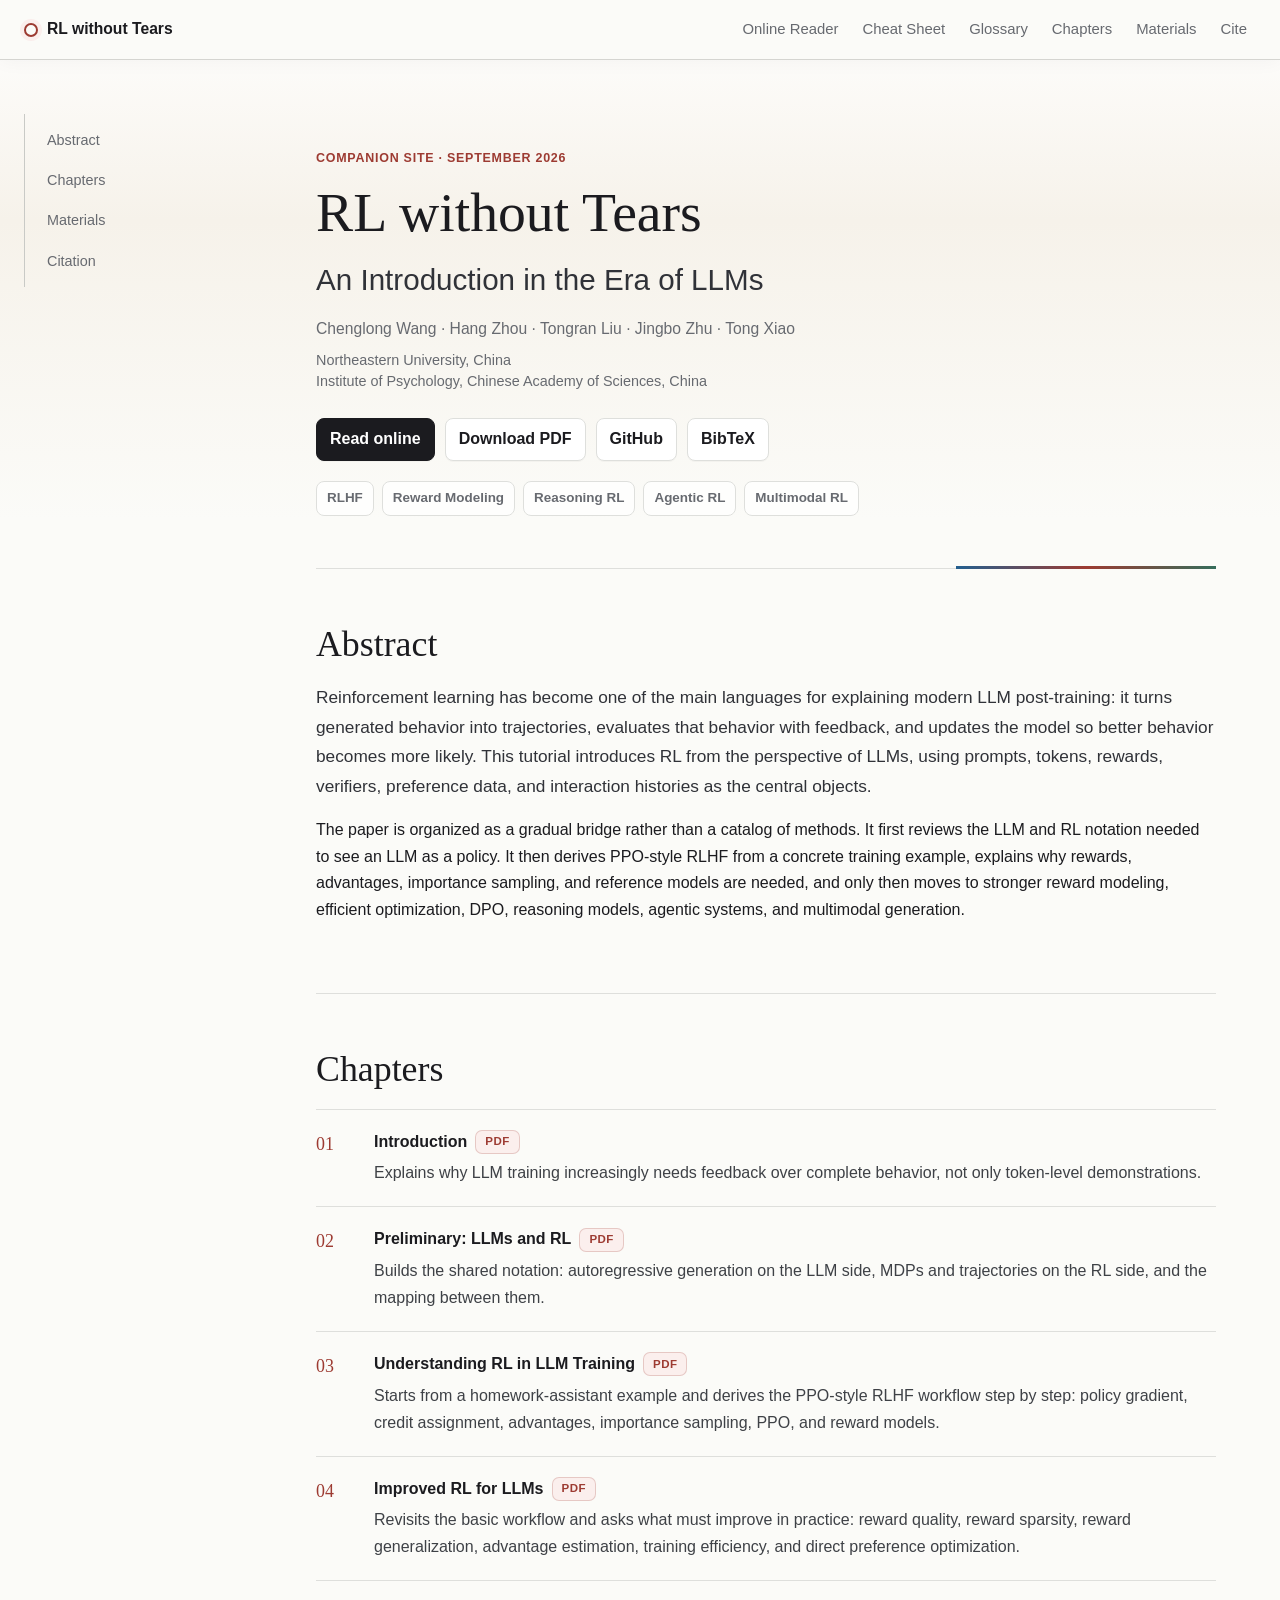
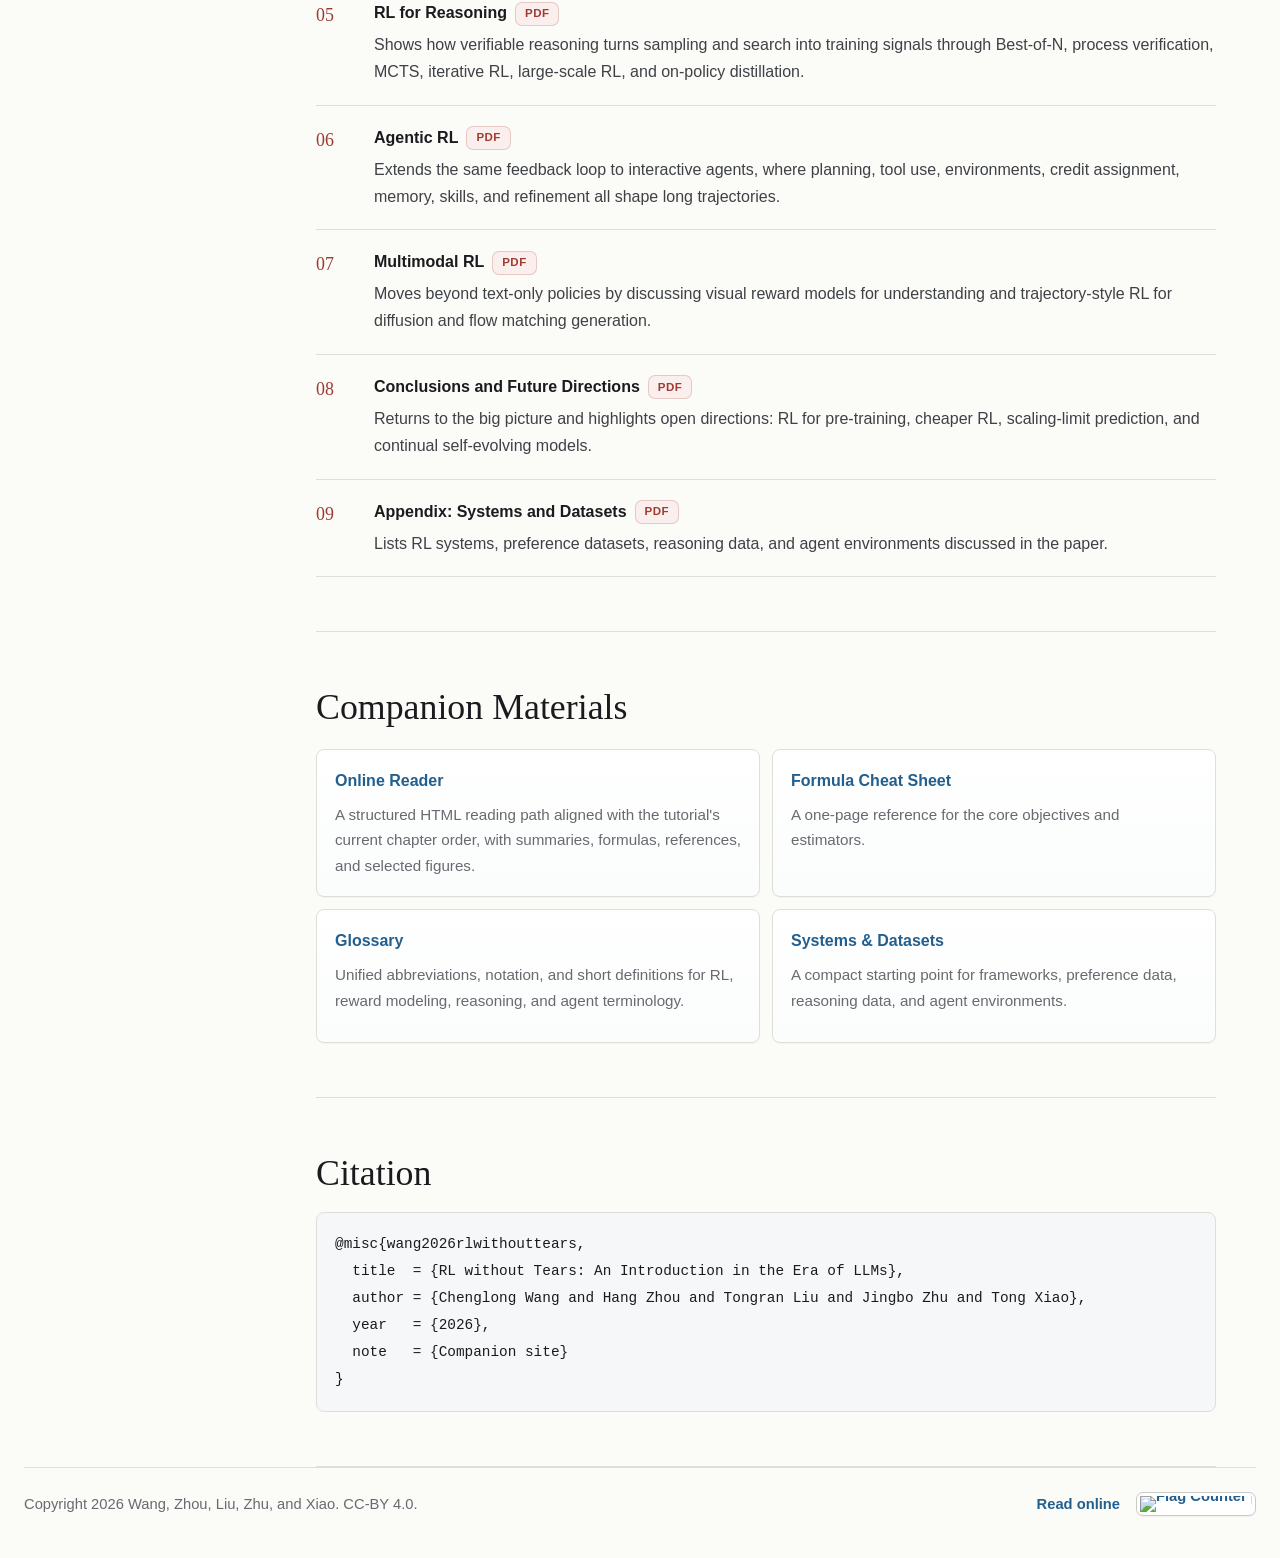
==== commit ce025f3b: "update." ====
--- a/index.html
+++ b/index.html
@@ -53,7 +53,7 @@
           </div>
           <div class="topic-pills" aria-label="Covered topics">
             <span>RLHF</span>
-            <span>Reward modeling</span>
+            <span>Reward Modeling</span>
             <span>Reasoning RL</span>
             <span>Agentic RL</span>
             <span>Multimodal RL</span>
@@ -63,16 +63,18 @@
         <section class="block" id="abstract">
           <h2>Abstract</h2>
           <p class="lead">
-            RL has become a practical language for modern LLM research: aligning models with preferences,
-            strengthening reasoning, training agents through interaction, and optimizing multimodal systems. This
-            tutorial introduces RL from the perspective of LLMs, using prompts, tokens, rewards, verifiers,
-            preference data, and trajectories as the central objects.
+            Reinforcement learning has become one of the main languages for explaining modern LLM post-training:
+            it turns generated behavior into trajectories, evaluates that behavior with feedback, and updates the
+            model so better behavior becomes more likely. This tutorial introduces RL from the perspective of LLMs,
+            using prompts, tokens, rewards, verifiers, preference data, and interaction histories as the central
+            objects.
           </p>
           <p>
-            The reading path follows the paper's current logic: first establish the LLM and RL foundations, then
-            build a PPO-style RLHF workflow from a concrete LLM training example, then discuss improved rewards,
-            advantage estimation, efficient methods, DPO, and finally the extensions to reasoning, agents, and
-            multimodal models.
+            The paper is organized as a gradual bridge rather than a catalog of methods. It first reviews the LLM
+            and RL notation needed to see an LLM as a policy. It then derives PPO-style RLHF from a concrete
+            training example, explains why rewards, advantages, importance sampling, and reference models are
+            needed, and only then moves to stronger reward modeling, efficient optimization, DPO, reasoning models,
+            agentic systems, and multimodal generation.
           </p>
         </section>
 
@@ -84,56 +86,56 @@
                 <a href="reader.html#introduction">Introduction</a>
                 <a class="chapter-pdf" href="assets/chapters/chapter-01-introduction.pdf" aria-label="Download Chapter 1 PDF">PDF</a>
               </div>
-              <p>Motivates why RL has become important for LLM alignment, reasoning, agents, and multimodal models.</p>
+              <p>Explains why LLM training increasingly needs feedback over complete behavior, not only token-level demonstrations.</p>
             </li>
             <li>
               <div class="chapter-title-row">
                 <a href="reader.html#preliminaries">Preliminary: LLMs and RL</a>
                 <a class="chapter-pdf" href="assets/chapters/chapter-02-preliminary.pdf" aria-label="Download Chapter 2 PDF">PDF</a>
               </div>
-              <p>Reviews autoregressive LLMs, pre-training, prompting, SFT, inference, MDPs, and the mapping between LLM generation and RL.</p>
+              <p>Builds the shared notation: autoregressive generation on the LLM side, MDPs and trajectories on the RL side, and the mapping between them.</p>
             </li>
             <li>
               <div class="chapter-title-row">
                 <a href="reader.html#rl-training">Understanding RL in LLM Training</a>
                 <a class="chapter-pdf" href="assets/chapters/chapter-03-understanding-rl-in-llm-training.pdf" aria-label="Download Chapter 3 PDF">PDF</a>
               </div>
-              <p>Uses a homework-assistant example to derive policy gradient, temporal decomposition, variance reduction, importance sampling, PPO, reward models, and the complete RLHF workflow.</p>
+              <p>Starts from a homework-assistant example and derives the PPO-style RLHF workflow step by step: policy gradient, credit assignment, advantages, importance sampling, PPO, and reward models.</p>
             </li>
             <li>
               <div class="chapter-title-row">
                 <a href="reader.html#improved-rl">Improved RL for LLMs</a>
                 <a class="chapter-pdf" href="assets/chapters/chapter-04-improved-rl-for-llms.pdf" aria-label="Download Chapter 4 PDF">PDF</a>
               </div>
-              <p>Addresses the main pressure points after basic PPO: reward quality, reward sparsity, reward generalization, advantage estimation, efficiency, and direct preference optimization.</p>
+              <p>Revisits the basic workflow and asks what must improve in practice: reward quality, reward sparsity, reward generalization, advantage estimation, training efficiency, and direct preference optimization.</p>
             </li>
             <li>
               <div class="chapter-title-row">
                 <a href="reader.html#reasoning">RL for Reasoning</a>
                 <a class="chapter-pdf" href="assets/chapters/chapter-05-rl-for-llm-reasoning.pdf" aria-label="Download Chapter 5 PDF">PDF</a>
               </div>
-              <p>Connects test-time scaling, process verification, MCTS, iterative RL, large-scale RL, and on-policy distillation for reasoning models.</p>
+              <p>Shows how verifiable reasoning turns sampling and search into training signals through Best-of-N, process verification, MCTS, iterative RL, large-scale RL, and on-policy distillation.</p>
             </li>
             <li>
               <div class="chapter-title-row">
                 <a href="reader.html#agents">Agentic RL</a>
                 <a class="chapter-pdf" href="assets/chapters/chapter-06-agentic-rl.pdf" aria-label="Download Chapter 6 PDF">PDF</a>
               </div>
-              <p>Studies how RL helps LLM agents learn planning, tool use, environment interaction, credit assignment, memory, skills, and trajectory refinement.</p>
+              <p>Extends the same feedback loop to interactive agents, where planning, tool use, environments, credit assignment, memory, skills, and refinement all shape long trajectories.</p>
             </li>
             <li>
               <div class="chapter-title-row">
                 <a href="reader.html#multimodal">Multimodal RL</a>
                 <a class="chapter-pdf" href="assets/chapters/chapter-07-multimodal-rl.pdf" aria-label="Download Chapter 7 PDF">PDF</a>
               </div>
-              <p>Introduces RL for multimodal understanding, visual reward models, diffusion generation, and flow matching generation.</p>
+              <p>Moves beyond text-only policies by discussing visual reward models for understanding and trajectory-style RL for diffusion and flow matching generation.</p>
             </li>
             <li>
               <div class="chapter-title-row">
                 <a href="reader.html#conclusion">Conclusions and Future Directions</a>
                 <a class="chapter-pdf" href="assets/chapters/chapter-08-conclusions-and-future-directions.pdf" aria-label="Download Chapter 8 PDF">PDF</a>
               </div>
-              <p>Summarizes the paper and highlights RL for pre-training, efficient training, scaling limits, and continual self-evolving RL.</p>
+              <p>Returns to the big picture and highlights open directions: RL for pre-training, cheaper RL, scaling-limit prediction, and continual self-evolving models.</p>
             </li>
             <li id="chapters-appendix">
               <div class="chapter-title-row">
@@ -158,7 +160,7 @@
             </a>
             <a class="material" href="glossary.html">
               <span>Glossary</span>
-              <p>Short definitions for RL, reward modeling, reasoning, and agent terminology.</p>
+              <p>Unified abbreviations, notation, and short definitions for RL, reward modeling, reasoning, and agent terminology.</p>
             </a>
             <a class="material" href="reader.html#systems">
               <span>Systems & Datasets</span>
--- a/styles.css
+++ b/styles.css
@@ -1198,6 +1198,11 @@
   white-space: nowrap;
 }
 
+.math-vector {
+  font-style: italic;
+  font-weight: 700;
+}
+
 .reading-note {
   margin: 8px 0 0;
   color: var(--faint);
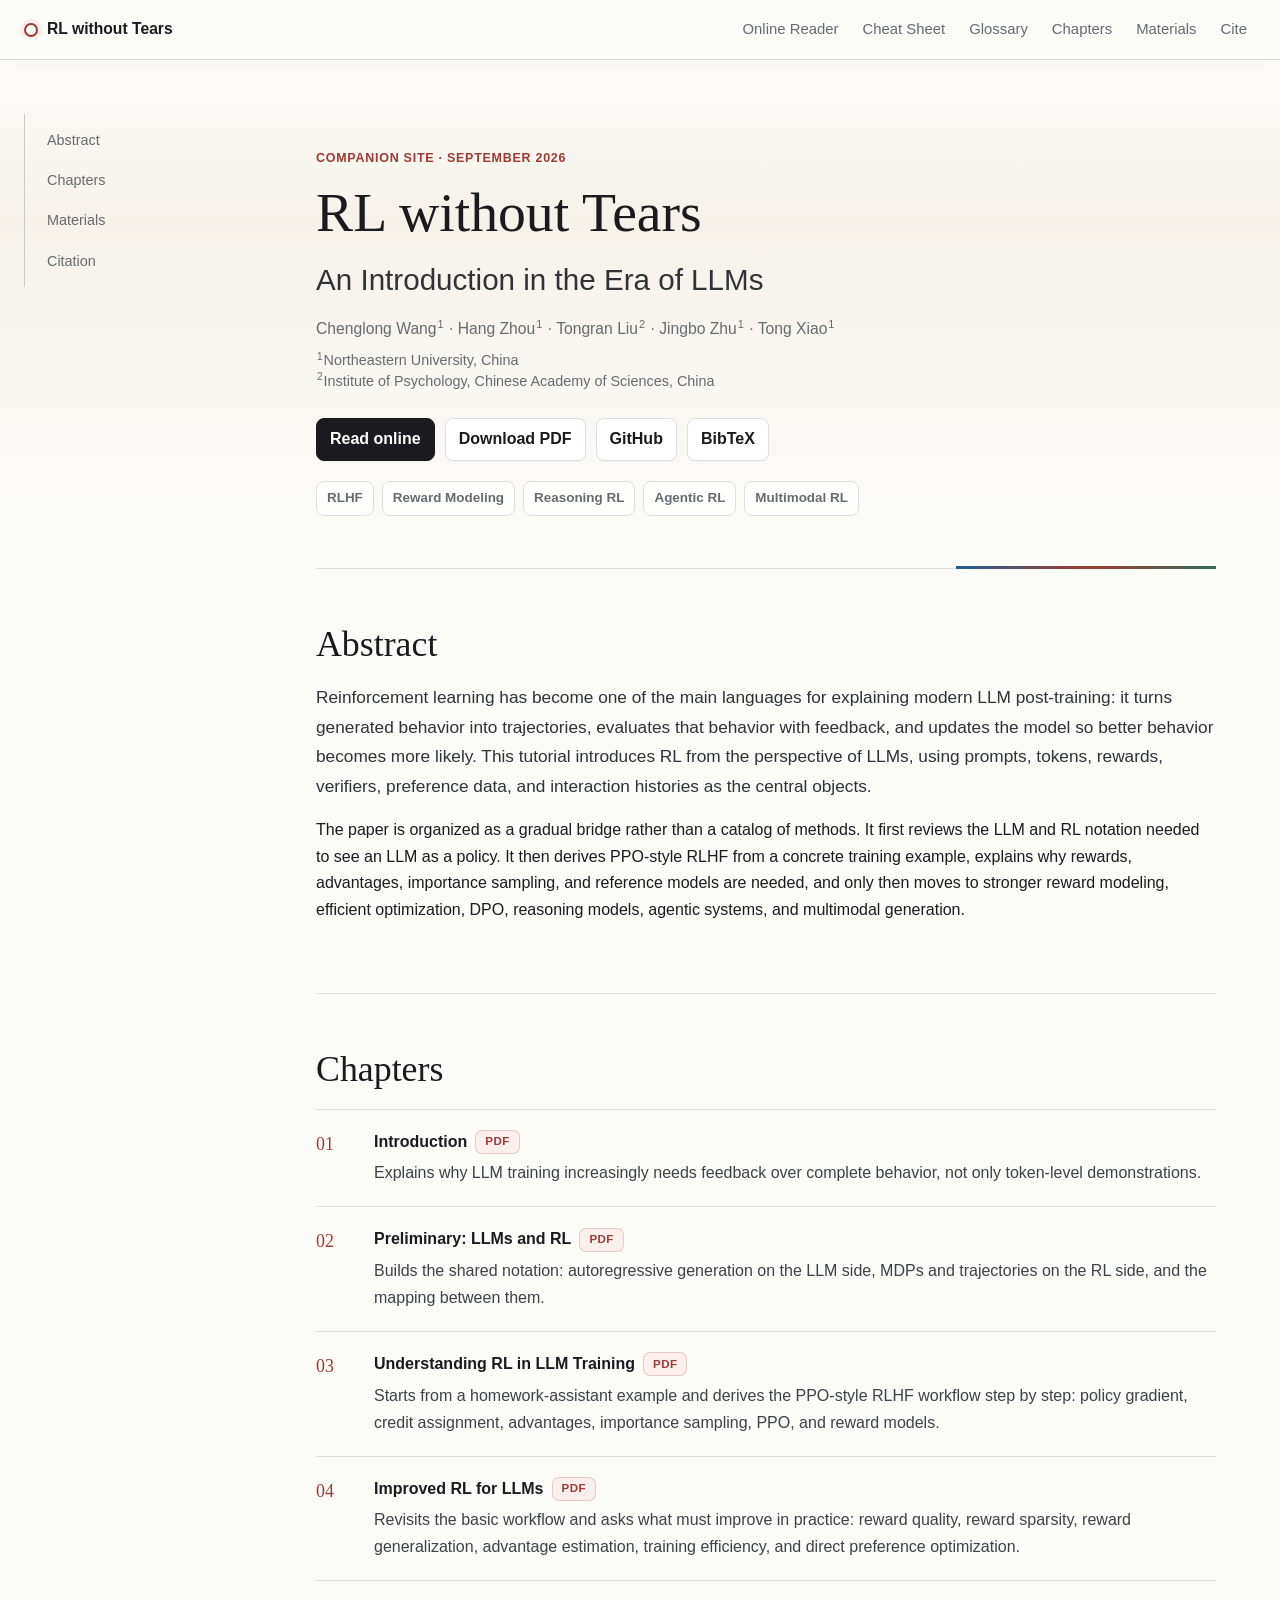
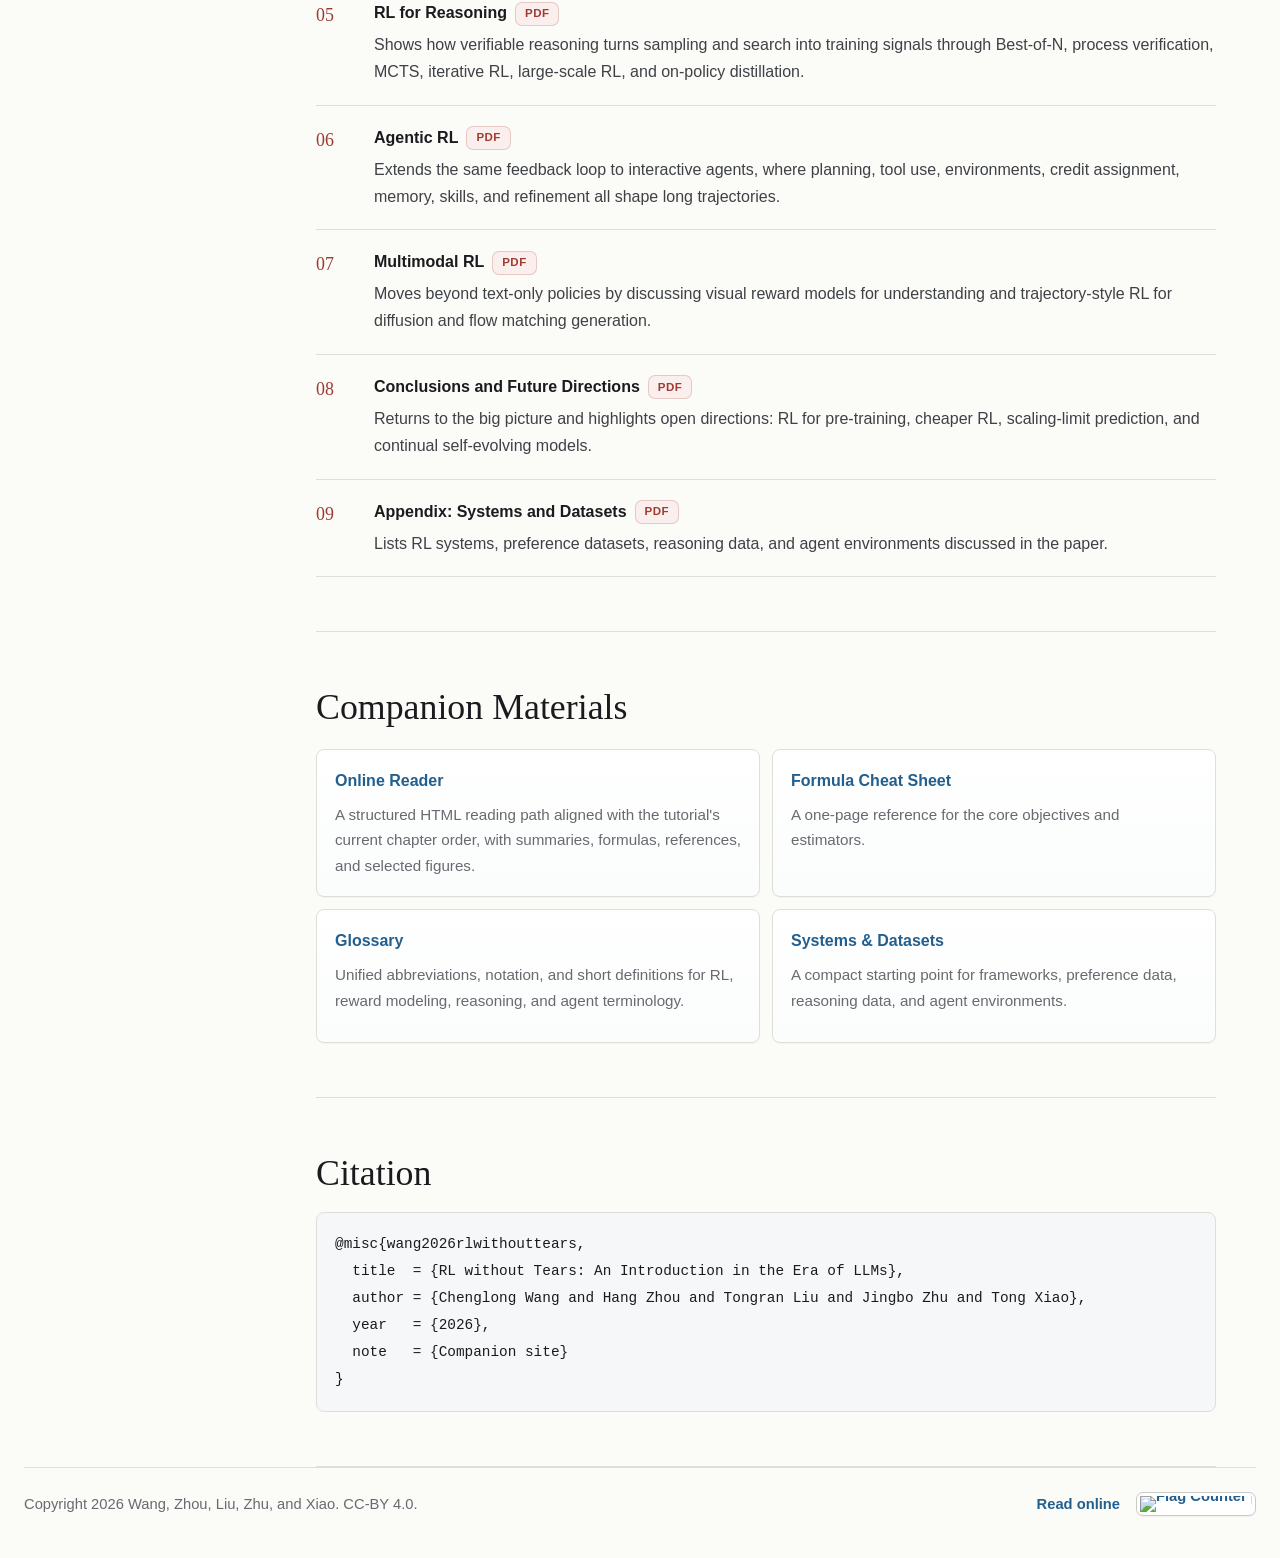
==== commit c6731496: "Add author affiliation superscripts" ====
--- a/index.html
+++ b/index.html
@@ -40,10 +40,10 @@
           <p class="kicker">Companion site &middot; September 2026</p>
           <h1>RL without Tears</h1>
           <p class="subtitle">An Introduction in the Era of LLMs</p>
-          <p class="authors">Chenglong Wang &middot; Hang Zhou &middot; Tongran Liu &middot; Jingbo Zhu &middot; Tong Xiao</p>
+          <p class="authors">Chenglong Wang<sup>1</sup> &middot; Hang Zhou<sup>1</sup> &middot; Tongran Liu<sup>2</sup> &middot; Jingbo Zhu<sup>1</sup> &middot; Tong Xiao<sup>1</sup></p>
           <div class="affiliations" aria-label="Author affiliations">
-            <div>Northeastern University, China</div>
-            <div>Institute of Psychology, Chinese Academy of Sciences, China</div>
+            <div><sup>1</sup>Northeastern University, China</div>
+            <div><sup>2</sup>Institute of Psychology, Chinese Academy of Sciences, China</div>
           </div>
           <div class="action-row" aria-label="Main links">
             <a href="reader.html">Read online</a>
--- a/styles.css
+++ b/styles.css
@@ -296,6 +296,14 @@
   font-size: 0.98rem;
 }
 
+.authors sup,
+.affiliations sup {
+  margin-left: 1px;
+  margin-right: 1px;
+  font-size: 0.7em;
+  line-height: 0;
+}
+
 .affiliations {
   margin: 8px 0 0;
   color: #676a70;
